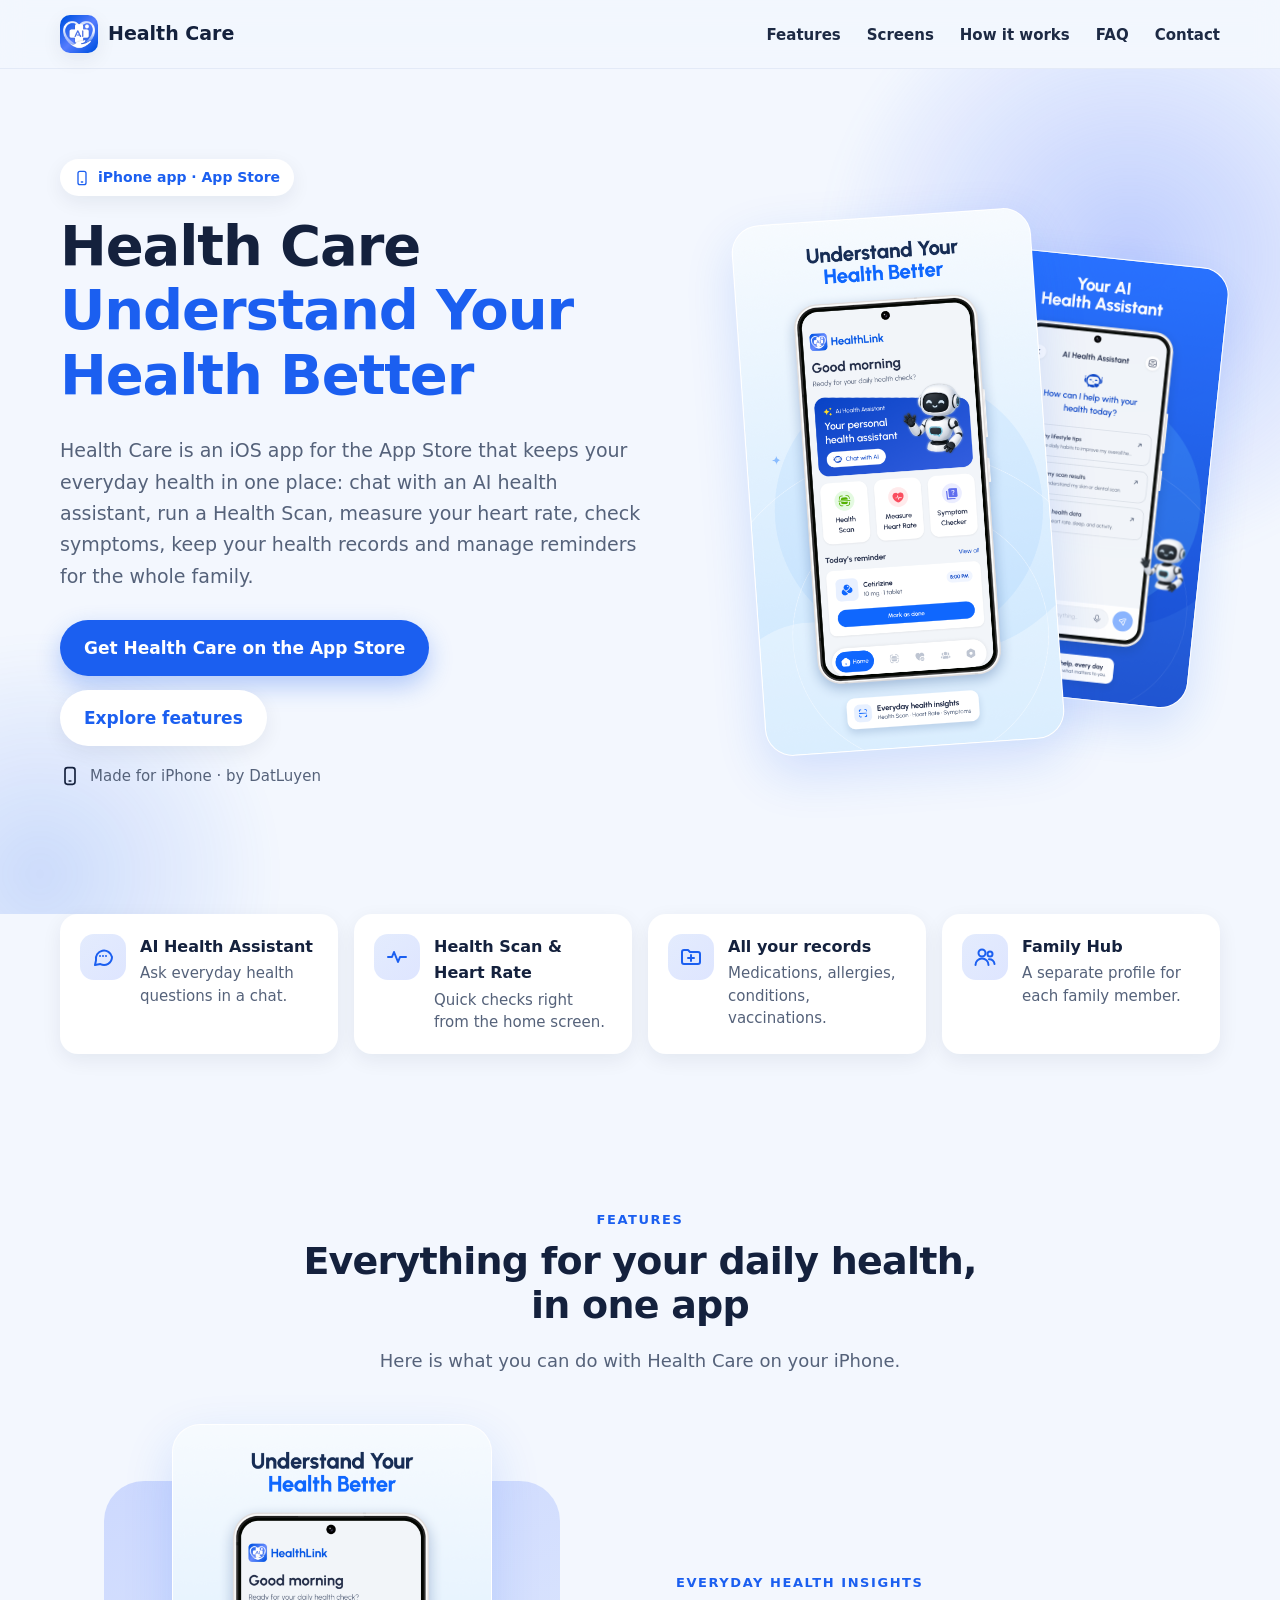
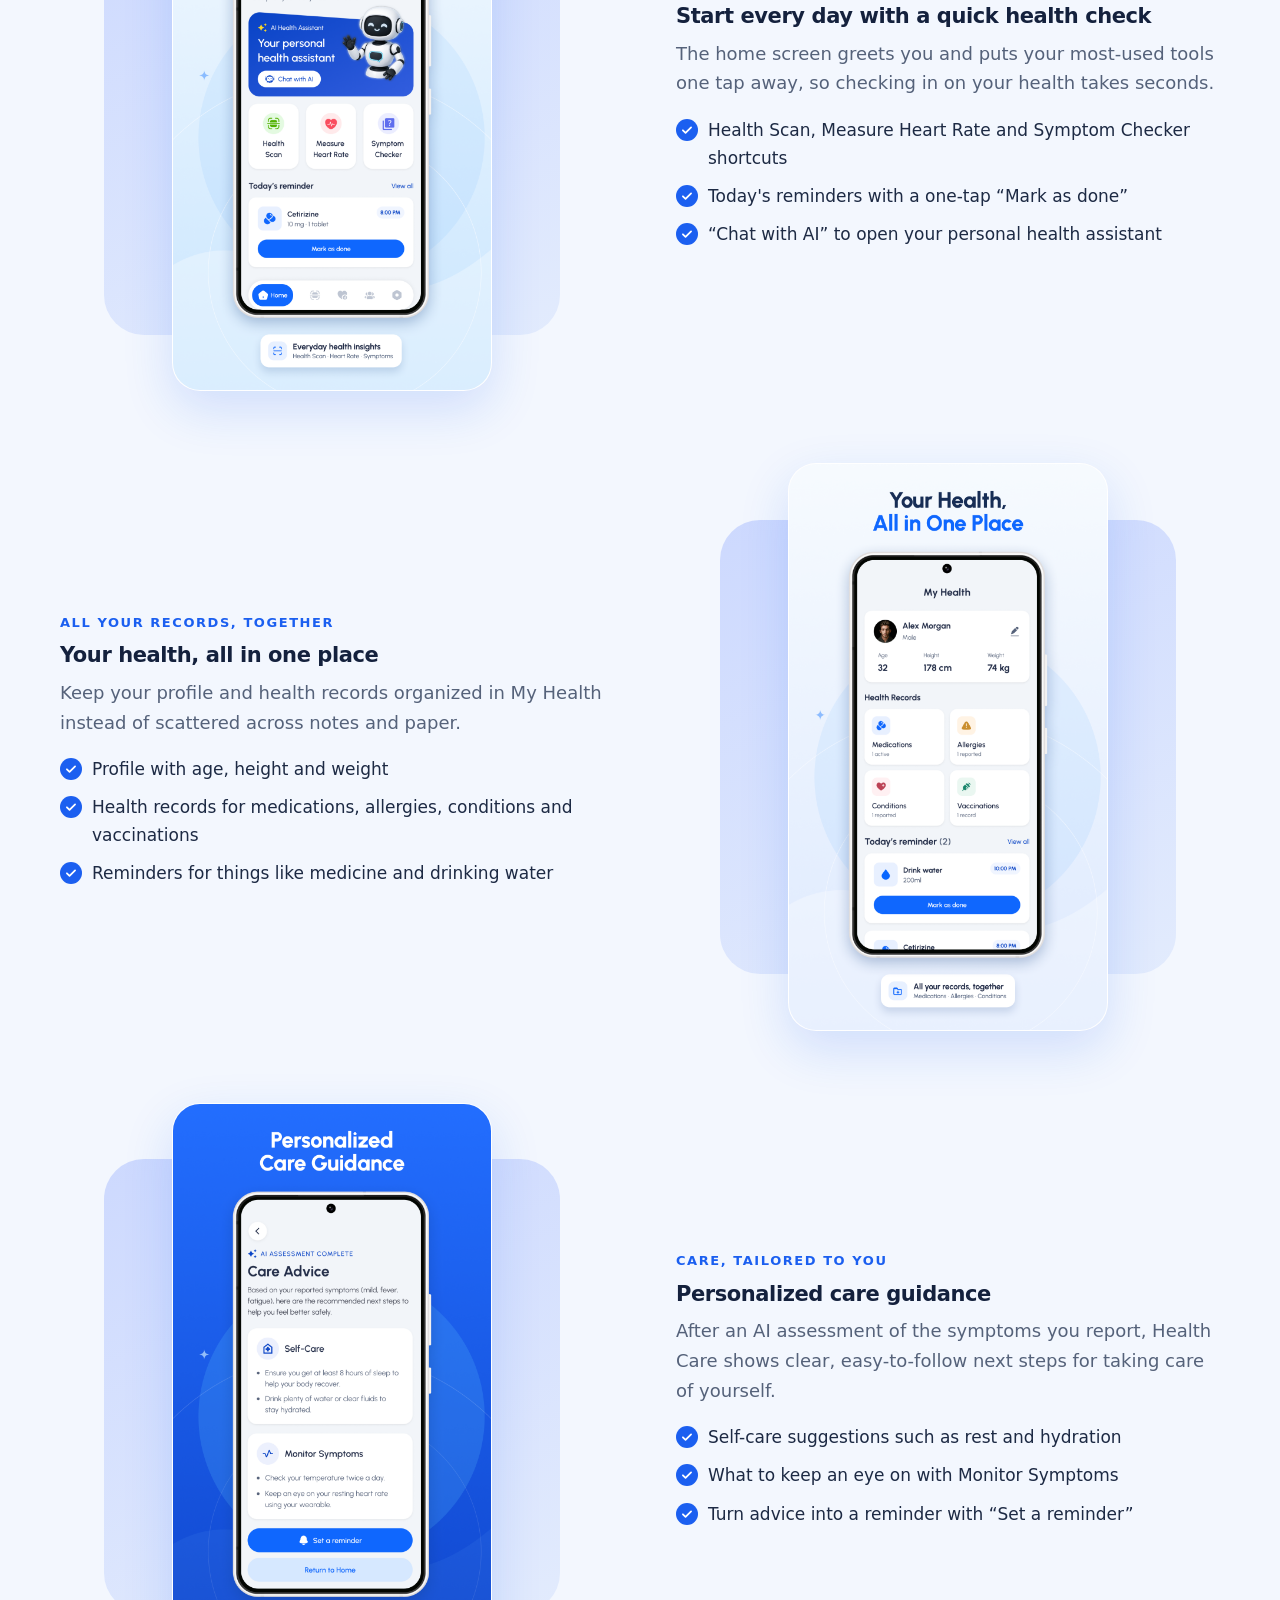
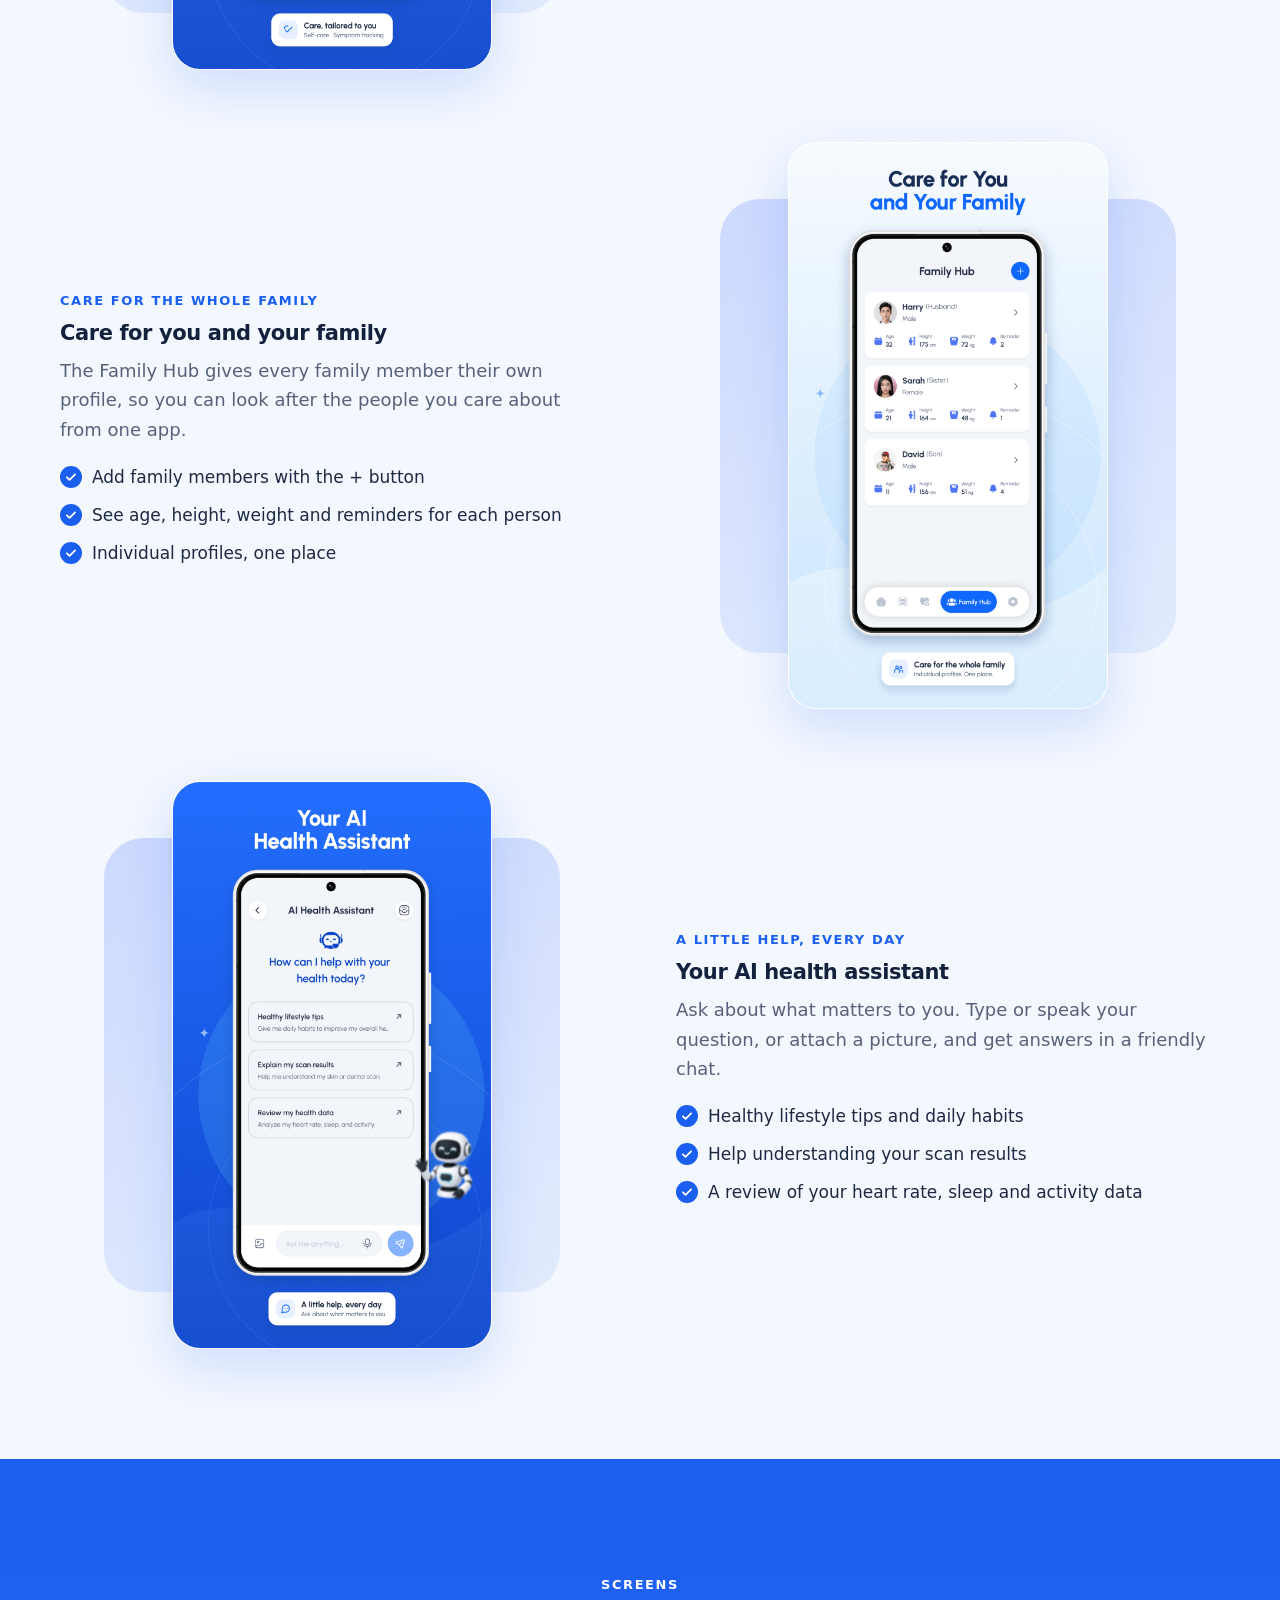
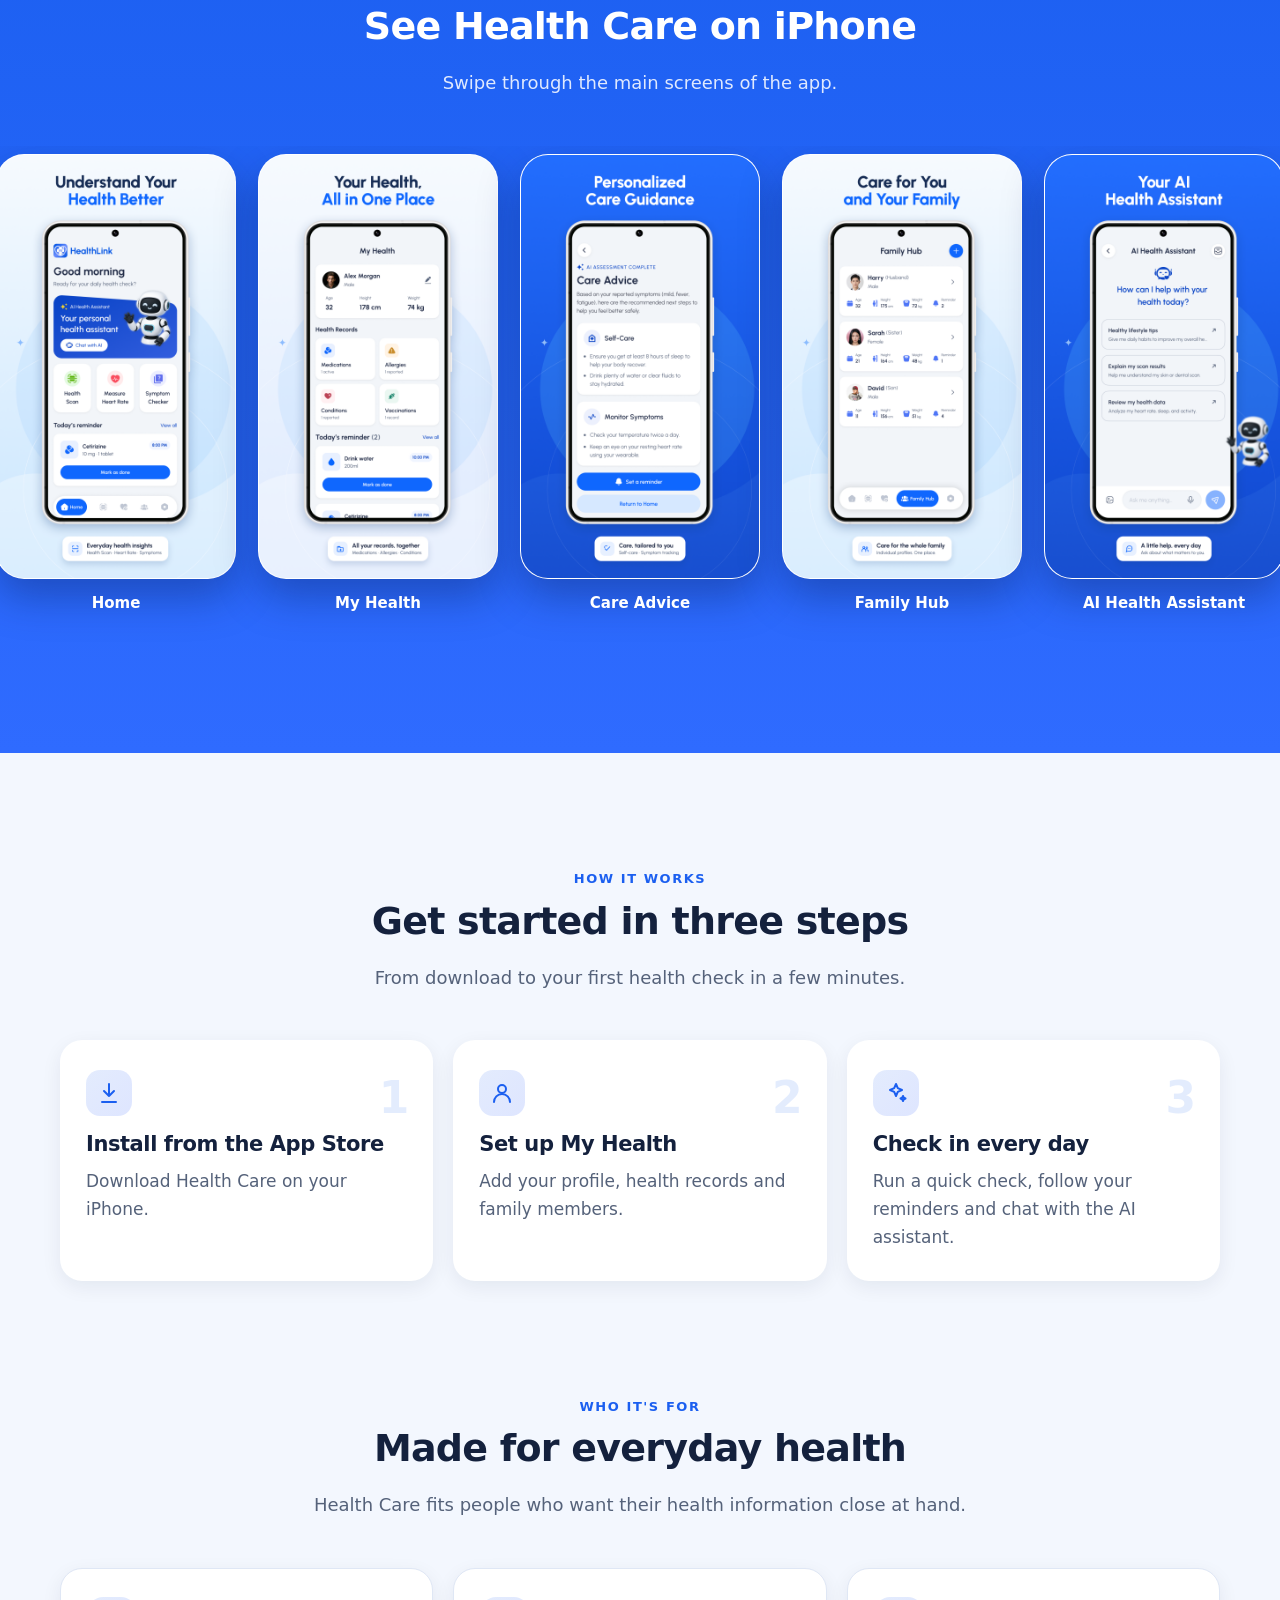
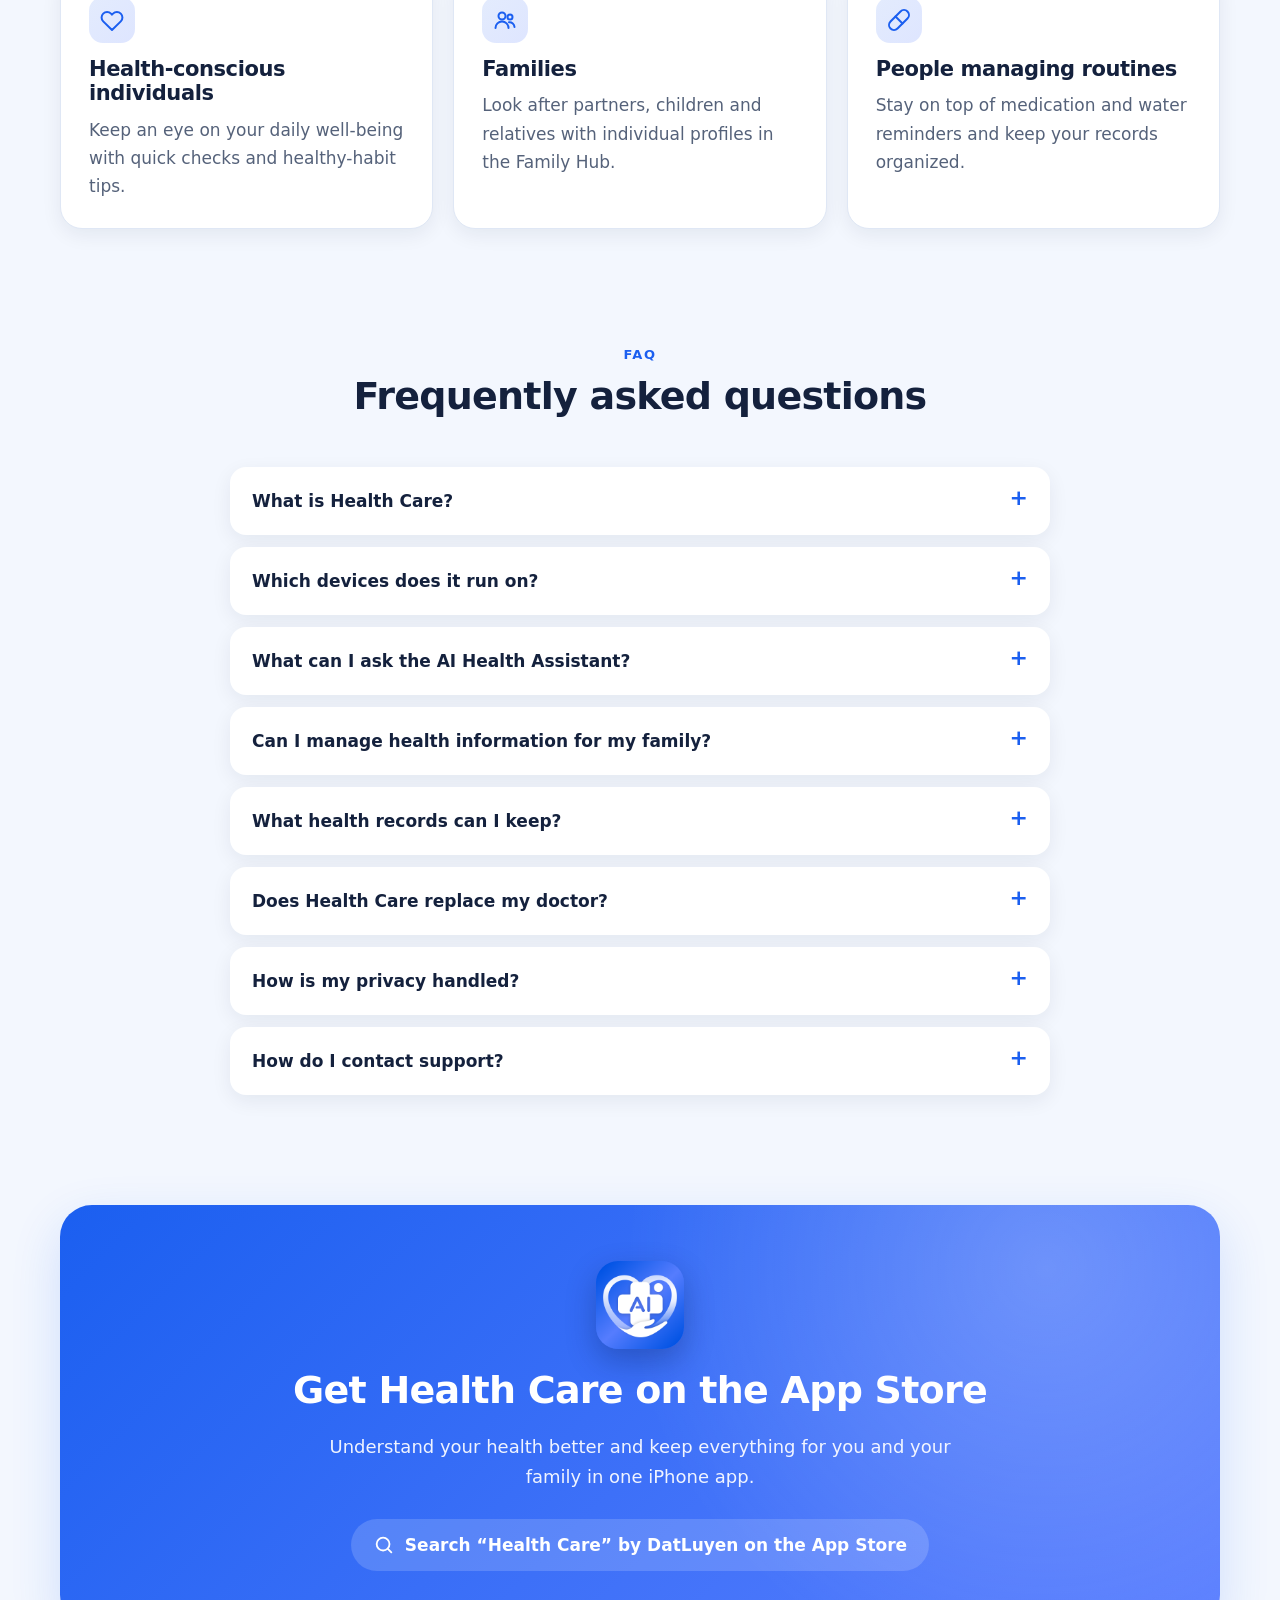
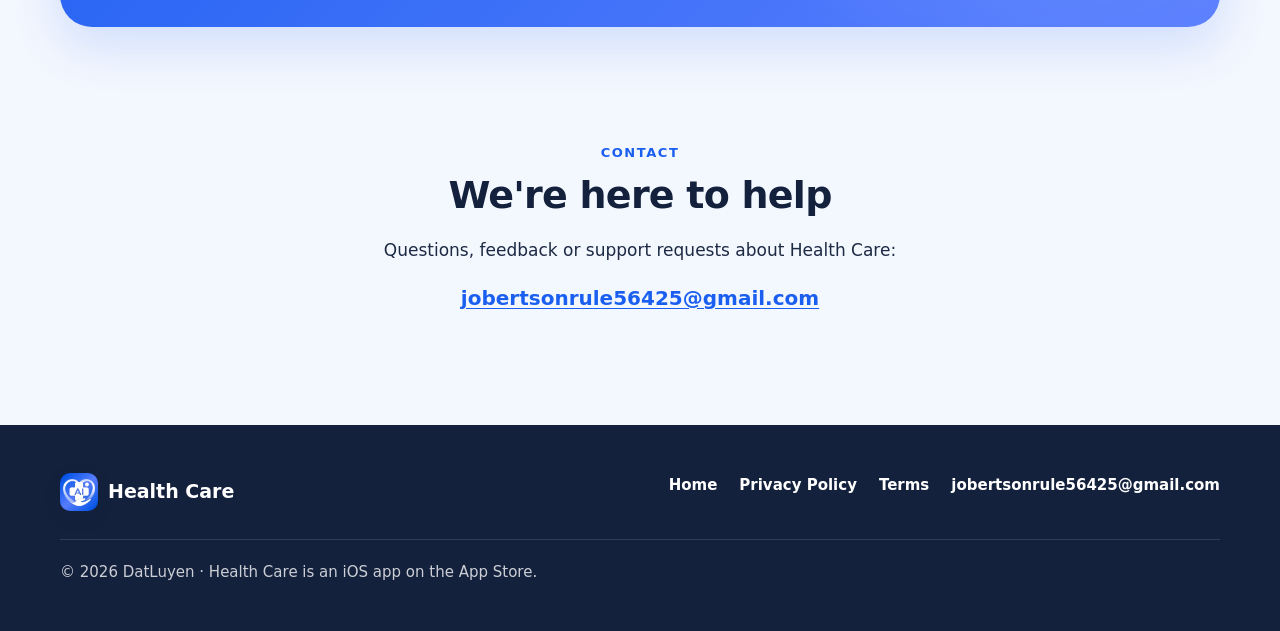
==== index.html @ 9555002f "CODE12OPS-1238: Web 892 IOS: trang giới thiệu, chính sách, điều khoản, app-ads.txt CODE12 run 4b09f4" ====
<!doctype html>
<html lang="en">
<head>
  <meta charset="utf-8">
  <meta name="viewport" content="width=device-width, initial-scale=1">
  <title>Health Care — Understand Your Health Better | iPhone App on the App Store</title>
  <meta name="description" content="Health Care is an iPhone app on the App Store: an AI health assistant, Health Scan, heart rate and symptom checker, health records, daily reminders and a Family Hub in one place.">
  <meta name="theme-color" content="#1b5ff0">
  <meta property="og:type" content="website">
  <meta property="og:title" content="Health Care — iPhone app on the App Store">
  <meta property="og:description" content="AI health assistant, health records, reminders and family profiles in one iOS app.">
  <meta property="og:image" content="assets/img/40b68b0d-app-icon.png">
  <meta name="twitter:card" content="summary">
  <link rel="icon" href="assets/img/40b68b0d-app-icon.png" type="image/png">
  <link rel="icon" href="assets/icon.svg" type="image/svg+xml">
  <link rel="apple-touch-icon" href="assets/img/40b68b0d-app-icon.png">
  <link rel="stylesheet" href="assets/style.css">
  <script type="application/ld+json">
  {
    "@context": "https://schema.org",
    "@type": "SoftwareApplication",
    "name": "Health Care",
    "operatingSystem": "iOS",
    "applicationCategory": "HealthApplication",
    "author": { "@type": "Organization", "name": "DatLuyen", "email": "jobertsonrule56425@gmail.com" }
  }
  </script>
</head>
<body>
<a class="skip" href="#main">Skip to content</a>

<header class="site-header">
  <nav class="container nav" aria-label="Main">
    <a class="brand" href="index.html"><img src="assets/img/40b68b0d-app-icon.png" alt="Health Care app icon" width="38" height="38">Health Care</a>
    <ul class="nav-links">
      <li><a href="#features">Features</a></li>
      <li><a href="#screens">Screens</a></li>
      <li><a href="#how">How it works</a></li>
      <li><a href="#faq">FAQ</a></li>
      <li><a href="#contact">Contact</a></li>
    </ul>
  </nav>
</header>

<main id="main">
  <!-- Hero -->
  <section class="hero">
    <div class="container hero-grid">
      <div>
        <span class="pill">
          <svg viewBox="0 0 24 24" fill="none" stroke="currentColor" stroke-width="2" stroke-linecap="round" stroke-linejoin="round" aria-hidden="true"><rect x="6" y="2" width="12" height="20" rx="3"/><path d="M11 18h2"/></svg>
          iPhone app · App Store
        </span>
        <h1 style="margin-top:18px">Health Care <span class="accent">Understand Your Health Better</span></h1>
        <p class="lead">Health Care is an iOS app for the App Store that keeps your everyday health in one place: chat with an AI health assistant, run a Health Scan, measure your heart rate, check symptoms, keep your health records and manage reminders for the whole family.</p>
        <div class="hero-actions">
          <a class="btn" href="#get-the-app">Get Health Care on the App Store</a>
          <a class="btn btn-ghost" href="#features">Explore features</a>
        </div>
        <p class="store-note">
          <svg viewBox="0 0 24 24" fill="none" stroke="currentColor" stroke-width="2" stroke-linecap="round" stroke-linejoin="round" aria-hidden="true"><rect x="6" y="2" width="12" height="20" rx="3"/><path d="M11 18h2"/></svg>
          Made for iPhone · by DatLuyen
        </p>
      </div>
      <div class="hero-visual">
        <div class="shot back"><img src="assets/img/02c0a76e-screenshot-05.png" alt="Health Care AI Health Assistant screen asking how it can help with your health today" width="1080" height="1920"></div>
        <div class="shot front"><img src="assets/img/6f16d1c9-screenshot-01.png" alt="Health Care home screen with AI health assistant card, Health Scan, Measure Heart Rate, Symptom Checker and today's reminder" width="1080" height="1920"></div>
      </div>
    </div>
  </section>

  <!-- Highlights -->
  <section class="highlights" aria-label="Highlights">
    <div class="container highlight-grid">
      <div class="highlight">
        <span class="icon-badge"><svg viewBox="0 0 24 24" fill="none" stroke="currentColor" stroke-width="2" stroke-linecap="round" stroke-linejoin="round" aria-hidden="true"><path d="M21 12a8 8 0 0 1-11.6 7.1L4 20l1-4.6A8 8 0 1 1 21 12z"/><path d="M9 11h.01M12 11h.01M15 11h.01"/></svg></span>
        <div><strong>AI Health Assistant</strong><p>Ask everyday health questions in a chat.</p></div>
      </div>
      <div class="highlight">
        <span class="icon-badge"><svg viewBox="0 0 24 24" fill="none" stroke="currentColor" stroke-width="2" stroke-linecap="round" stroke-linejoin="round" aria-hidden="true"><path d="M3 12h4l2-5 4 10 2-5h6"/></svg></span>
        <div><strong>Health Scan &amp; Heart Rate</strong><p>Quick checks right from the home screen.</p></div>
      </div>
      <div class="highlight">
        <span class="icon-badge"><svg viewBox="0 0 24 24" fill="none" stroke="currentColor" stroke-width="2" stroke-linecap="round" stroke-linejoin="round" aria-hidden="true"><path d="M3 7a2 2 0 0 1 2-2h4l2 2h8a2 2 0 0 1 2 2v8a2 2 0 0 1-2 2H5a2 2 0 0 1-2-2z"/><path d="M12 10v6M9 13h6"/></svg></span>
        <div><strong>All your records</strong><p>Medications, allergies, conditions, vaccinations.</p></div>
      </div>
      <div class="highlight">
        <span class="icon-badge"><svg viewBox="0 0 24 24" fill="none" stroke="currentColor" stroke-width="2" stroke-linecap="round" stroke-linejoin="round" aria-hidden="true"><circle cx="9" cy="8" r="3.5"/><path d="M2.5 20a6.5 6.5 0 0 1 13 0"/><circle cx="17" cy="9" r="2.5"/><path d="M16 14.2A5 5 0 0 1 21.5 19"/></svg></span>
        <div><strong>Family Hub</strong><p>A separate profile for each family member.</p></div>
      </div>
    </div>
  </section>

  <!-- Features -->
  <section class="section" id="features">
    <div class="container">
      <div class="section-head">
        <span class="eyebrow">Features</span>
        <h2>Everything for your daily health, in one app</h2>
        <p>Here is what you can do with Health Care on your iPhone.</p>
      </div>

      <div class="feature">
        <div class="feature-media"><div class="shot"><img src="assets/img/6f16d1c9-screenshot-01.png" alt="Home screen with Health Scan, Measure Heart Rate and Symptom Checker shortcuts and a medication reminder" width="1080" height="1920" loading="lazy"></div></div>
        <div class="feature-copy">
          <span class="eyebrow">Everyday health insights</span>
          <h3>Start every day with a quick health check</h3>
          <p>The home screen greets you and puts your most-used tools one tap away, so checking in on your health takes seconds.</p>
          <ul class="checks">
            <li>Health Scan, Measure Heart Rate and Symptom Checker shortcuts</li>
            <li>Today's reminders with a one-tap “Mark as done”</li>
            <li>“Chat with AI” to open your personal health assistant</li>
          </ul>
        </div>
      </div>

      <div class="feature reverse">
        <div class="feature-media"><div class="shot"><img src="assets/img/6b5e024c-screenshot-02.png" alt="My Health screen with personal profile, health records for medications, allergies, conditions and vaccinations, and today's reminders" width="1080" height="1920" loading="lazy"></div></div>
        <div class="feature-copy">
          <span class="eyebrow">All your records, together</span>
          <h3>Your health, all in one place</h3>
          <p>Keep your profile and health records organized in My Health instead of scattered across notes and paper.</p>
          <ul class="checks">
            <li>Profile with age, height and weight</li>
            <li>Health records for medications, allergies, conditions and vaccinations</li>
            <li>Reminders for things like medicine and drinking water</li>
          </ul>
        </div>
      </div>

      <div class="feature">
        <div class="feature-media"><div class="shot"><img src="assets/img/3b74f70a-screenshot-03.png" alt="Care Advice screen with self-care tips, symptoms to monitor and a Set a reminder button" width="1080" height="1920" loading="lazy"></div></div>
        <div class="feature-copy">
          <span class="eyebrow">Care, tailored to you</span>
          <h3>Personalized care guidance</h3>
          <p>After an AI assessment of the symptoms you report, Health Care shows clear, easy-to-follow next steps for taking care of yourself.</p>
          <ul class="checks">
            <li>Self-care suggestions such as rest and hydration</li>
            <li>What to keep an eye on with Monitor Symptoms</li>
            <li>Turn advice into a reminder with “Set a reminder”</li>
          </ul>
        </div>
      </div>

      <div class="feature reverse">
        <div class="feature-media"><div class="shot"><img src="assets/img/dc9d13b0-screenshot-04.png" alt="Family Hub screen listing family member profiles with age, height, weight and reminders" width="1080" height="1920" loading="lazy"></div></div>
        <div class="feature-copy">
          <span class="eyebrow">Care for the whole family</span>
          <h3>Care for you and your family</h3>
          <p>The Family Hub gives every family member their own profile, so you can look after the people you care about from one app.</p>
          <ul class="checks">
            <li>Add family members with the + button</li>
            <li>See age, height, weight and reminders for each person</li>
            <li>Individual profiles, one place</li>
          </ul>
        </div>
      </div>

      <div class="feature">
        <div class="feature-media"><div class="shot"><img src="assets/img/02c0a76e-screenshot-05.png" alt="AI Health Assistant chat screen with suggested prompts for healthy lifestyle tips, explaining scan results and reviewing health data" width="1080" height="1920" loading="lazy"></div></div>
        <div class="feature-copy">
          <span class="eyebrow">A little help, every day</span>
          <h3>Your AI health assistant</h3>
          <p>Ask about what matters to you. Type or speak your question, or attach a picture, and get answers in a friendly chat.</p>
          <ul class="checks">
            <li>Healthy lifestyle tips and daily habits</li>
            <li>Help understanding your scan results</li>
            <li>A review of your heart rate, sleep and activity data</li>
          </ul>
        </div>
      </div>
    </div>
  </section>

  <!-- Gallery -->
  <section class="section gallery-band" id="screens">
    <div class="container section-head">
      <span class="eyebrow">Screens</span>
      <h2>See Health Care on iPhone</h2>
      <p>Swipe through the main screens of the app.</p>
    </div>
    <div class="gallery" tabindex="0" aria-label="App screenshots">
      <figure><div class="shot"><img src="assets/img/6f16d1c9-screenshot-01.png" alt="Home screen" width="1080" height="1920" loading="lazy"></div><figcaption>Home</figcaption></figure>
      <figure><div class="shot"><img src="assets/img/6b5e024c-screenshot-02.png" alt="My Health records screen" width="1080" height="1920" loading="lazy"></div><figcaption>My Health</figcaption></figure>
      <figure><div class="shot"><img src="assets/img/3b74f70a-screenshot-03.png" alt="Care Advice screen" width="1080" height="1920" loading="lazy"></div><figcaption>Care Advice</figcaption></figure>
      <figure><div class="shot"><img src="assets/img/dc9d13b0-screenshot-04.png" alt="Family Hub screen" width="1080" height="1920" loading="lazy"></div><figcaption>Family Hub</figcaption></figure>
      <figure><div class="shot"><img src="assets/img/02c0a76e-screenshot-05.png" alt="AI Health Assistant screen" width="1080" height="1920" loading="lazy"></div><figcaption>AI Health Assistant</figcaption></figure>
    </div>
  </section>

  <!-- How it works -->
  <section class="section" id="how">
    <div class="container">
      <div class="section-head">
        <span class="eyebrow">How it works</span>
        <h2>Get started in three steps</h2>
        <p>From download to your first health check in a few minutes.</p>
      </div>
      <div class="steps">
        <div class="step">
          <span class="icon-badge"><svg viewBox="0 0 24 24" fill="none" stroke="currentColor" stroke-width="2" stroke-linecap="round" stroke-linejoin="round" aria-hidden="true"><path d="M12 3v12M7 10l5 5 5-5"/><path d="M5 21h14"/></svg></span>
          <h3>Install from the App Store</h3>
          <p>Download Health Care on your iPhone.</p>
        </div>
        <div class="step">
          <span class="icon-badge"><svg viewBox="0 0 24 24" fill="none" stroke="currentColor" stroke-width="2" stroke-linecap="round" stroke-linejoin="round" aria-hidden="true"><circle cx="12" cy="8" r="4"/><path d="M4 21a8 8 0 0 1 16 0"/></svg></span>
          <h3>Set up My Health</h3>
          <p>Add your profile, health records and family members.</p>
        </div>
        <div class="step">
          <span class="icon-badge"><svg viewBox="0 0 24 24" fill="none" stroke="currentColor" stroke-width="2" stroke-linecap="round" stroke-linejoin="round" aria-hidden="true"><path d="M12 3l1.8 4.2L18 9l-4.2 1.8L12 15l-1.8-4.2L6 9l4.2-1.8z"/><path d="M19 15l.8 1.7 1.7.8-1.7.8L19 20l-.8-1.7-1.7-.8 1.7-.8z"/></svg></span>
          <h3>Check in every day</h3>
          <p>Run a quick check, follow your reminders and chat with the AI assistant.</p>
        </div>
      </div>
    </div>
  </section>

  <!-- Audience -->
  <section class="section" id="who" style="padding-top:0">
    <div class="container">
      <div class="section-head">
        <span class="eyebrow">Who it's for</span>
        <h2>Made for everyday health</h2>
        <p>Health Care fits people who want their health information close at hand.</p>
      </div>
      <div class="audience-grid">
        <div class="card">
          <span class="icon-badge"><svg viewBox="0 0 24 24" fill="none" stroke="currentColor" stroke-width="2" stroke-linecap="round" stroke-linejoin="round" aria-hidden="true"><path d="M20.8 5.6a5.5 5.5 0 0 0-7.8 0L12 6.7l-1-1.1a5.5 5.5 0 0 0-7.8 7.8L12 22l8.8-8.6a5.5 5.5 0 0 0 0-7.8z"/></svg></span>
          <h3>Health-conscious individuals</h3>
          <p>Keep an eye on your daily well-being with quick checks and healthy-habit tips.</p>
        </div>
        <div class="card">
          <span class="icon-badge"><svg viewBox="0 0 24 24" fill="none" stroke="currentColor" stroke-width="2" stroke-linecap="round" stroke-linejoin="round" aria-hidden="true"><circle cx="9" cy="8" r="3.5"/><path d="M2.5 20a6.5 6.5 0 0 1 13 0"/><circle cx="17" cy="9" r="2.5"/><path d="M16 14.2A5 5 0 0 1 21.5 19"/></svg></span>
          <h3>Families</h3>
          <p>Look after partners, children and relatives with individual profiles in the Family Hub.</p>
        </div>
        <div class="card">
          <span class="icon-badge"><svg viewBox="0 0 24 24" fill="none" stroke="currentColor" stroke-width="2" stroke-linecap="round" stroke-linejoin="round" aria-hidden="true"><path d="M10.5 20.5l10-10a4.9 4.9 0 0 0-7-7l-10 10a4.9 4.9 0 0 0 7 7z"/><path d="M8.5 8.5l7 7"/></svg></span>
          <h3>People managing routines</h3>
          <p>Stay on top of medication and water reminders and keep your records organized.</p>
        </div>
      </div>
    </div>
  </section>

  <!-- FAQ -->
  <section class="section" id="faq" style="padding-top:0">
    <div class="container">
      <div class="section-head">
        <span class="eyebrow">FAQ</span>
        <h2>Frequently asked questions</h2>
      </div>
      <div class="faq">
        <details>
          <summary>What is Health Care?</summary>
          <p>Health Care is an iPhone app on the App Store that brings an AI health assistant, quick health checks, your health records, reminders and family profiles together in one place.</p>
        </details>
        <details>
          <summary>Which devices does it run on?</summary>
          <p>Health Care is an iOS app made for iPhone and is distributed through the App Store.</p>
        </details>
        <details>
          <summary>What can I ask the AI Health Assistant?</summary>
          <p>You can ask for healthy lifestyle tips, help understanding your scan results, or a review of your heart rate, sleep and activity data. You can type, use your voice or attach a picture.</p>
        </details>
        <details>
          <summary>Can I manage health information for my family?</summary>
          <p>Yes. The Family Hub lets you add family members, each with their own profile showing age, height, weight and reminders.</p>
        </details>
        <details>
          <summary>What health records can I keep?</summary>
          <p>In My Health you can keep your profile together with medications, allergies, conditions and vaccinations, plus your daily reminders.</p>
        </details>
        <details>
          <summary>Does Health Care replace my doctor?</summary>
          <p>No. Health Care offers general information and self-care guidance. It is not a substitute for professional medical advice, diagnosis or treatment. Always consult a qualified health professional about medical concerns.</p>
        </details>
        <details>
          <summary>How is my privacy handled?</summary>
          <p>Please read our <a href="policies.html">Privacy Policy</a> for details on how information is handled.</p>
        </details>
        <details>
          <summary>How do I contact support?</summary>
          <p>Email us at <a href="mailto:jobertsonrule56425@gmail.com">jobertsonrule56425@gmail.com</a>.</p>
        </details>
      </div>
    </div>
  </section>

  <!-- Get the app -->
  <section class="section" id="get-the-app" style="padding-top:0">
    <div class="container">
      <div class="cta">
        <img src="assets/img/40b68b0d-app-icon.png" alt="Health Care app icon" width="88" height="88" loading="lazy">
        <h2>Get Health Care on the App Store</h2>
        <p>Understand your health better and keep everything for you and your family in one iPhone app.</p>
        <span class="store-line">
          <svg viewBox="0 0 24 24" fill="none" stroke="currentColor" stroke-width="2" stroke-linecap="round" stroke-linejoin="round" aria-hidden="true"><circle cx="11" cy="11" r="7"/><path d="M20 20l-3.5-3.5"/></svg>
          Search “Health Care” by DatLuyen on the App Store
        </span>
      </div>
    </div>
  </section>

  <!-- Contact -->
  <section class="section contact" id="contact" style="padding-top:0">
    <div class="container">
      <span class="eyebrow">Contact</span>
      <h2>We're here to help</h2>
      <p>Questions, feedback or support requests about Health Care:</p>
      <a class="mail" href="mailto:jobertsonrule56425@gmail.com">jobertsonrule56425@gmail.com</a>
    </div>
  </section>
</main>

<footer class="site-footer">
  <div class="container">
    <div class="footer-grid">
      <a class="brand" href="index.html"><img src="assets/img/40b68b0d-app-icon.png" alt="" width="38" height="38" loading="lazy">Health Care</a>
      <ul class="footer-links">
        <li><a href="index.html">Home</a></li>
        <li><a href="policies.html">Privacy Policy</a></li>
        <li><a href="terms.html">Terms</a></li>
        <li><a href="mailto:jobertsonrule56425@gmail.com">jobertsonrule56425@gmail.com</a></li>
      </ul>
    </div>
    <p class="copyright">© 2026 DatLuyen · Health Care is an iOS app on the App Store.</p>
  </div>
</footer>
</body>
</html>
---- assets/style.css ----
/* Health Care — site styles. Palette taken from the app icon and screenshots. */
:root {
  --brand: #1b5ff0;      /* main blue of the icon / primary buttons */
  --brand-2: #5b7fff;    /* lighter periwinkle of the icon gradient */
  --brand-dark: #0d3fb8;
  --navy: #14213d;       /* headline navy used in the screenshots */
  --bg: #f3f7fe;         /* soft blue-white app background */
  --surface: #ffffff;
  --text: #1d2a44;
  --muted: #55627a;
  --line: #dfe7f5;
  --radius: 22px;
  --shadow: 0 18px 50px rgba(27, 95, 240, .16);
  --shadow-sm: 0 6px 20px rgba(20, 33, 61, .07);
  --container: 1160px;
  color-scheme: light;
}

*, *::before, *::after { box-sizing: border-box; }
html { scroll-behavior: smooth; }
body {
  margin: 0;
  font-family: system-ui, -apple-system, "Segoe UI", Roboto, "Helvetica Neue", Arial, sans-serif;
  font-size: 17px;
  line-height: 1.65;
  color: var(--text);
  background: var(--bg);
  -webkit-font-smoothing: antialiased;
}
img { max-width: 100%; height: auto; display: block; }
a { color: var(--brand); text-decoration-thickness: 1px; text-underline-offset: 3px; }
a:hover { color: var(--brand-dark); }
h1, h2, h3 { color: var(--navy); line-height: 1.15; margin: 0 0 .5em; letter-spacing: -.02em; }
h1 { font-size: clamp(36px, 6vw, 56px); font-weight: 800; }
h2 { font-size: clamp(28px, 4vw, 38px); font-weight: 800; }
h3 { font-size: 21px; font-weight: 700; }
p { margin: 0 0 1em; }
.container { width: min(100% - 40px, var(--container)); margin-inline: auto; }
.skip { position: absolute; left: -999px; }
.skip:focus { left: 12px; top: 12px; background: #fff; padding: 8px 12px; z-index: 100; }

/* Header */
.site-header {
  position: sticky; top: 0; z-index: 50;
  background: rgba(243, 247, 254, .85);
  backdrop-filter: saturate(1.4) blur(12px);
  -webkit-backdrop-filter: saturate(1.4) blur(12px);
  border-bottom: 1px solid rgba(223, 231, 245, .8);
}
.nav { display: flex; align-items: center; justify-content: space-between; height: 68px; gap: 16px; }
.brand { display: flex; align-items: center; gap: 10px; text-decoration: none; color: var(--navy); font-weight: 800; font-size: 19px; }
.brand img { width: 38px; height: 38px; border-radius: 10px; box-shadow: var(--shadow-sm); }
.nav-links { display: flex; gap: 26px; list-style: none; margin: 0; padding: 0; }
.nav-links a { color: var(--text); text-decoration: none; font-weight: 600; font-size: 15px; }
.nav-links a:hover { color: var(--brand); }
@media (max-width: 760px) { .nav-links { display: none; } }

/* Buttons & pills */
.btn {
  display: inline-flex; align-items: center; gap: 10px;
  padding: 14px 24px; border-radius: 999px; font-weight: 700; text-decoration: none;
  background: var(--brand); color: #fff; box-shadow: 0 10px 24px rgba(27, 95, 240, .3);
  transition: transform .2s ease, box-shadow .2s ease, background .2s ease;
}
.btn:hover { color: #fff; background: var(--brand-dark); transform: translateY(-2px); }
.btn-ghost { background: #fff; color: var(--brand); box-shadow: var(--shadow-sm); }
.btn-ghost:hover { background: #fff; color: var(--brand-dark); }
.pill {
  display: inline-flex; align-items: center; gap: 8px;
  padding: 7px 14px; border-radius: 999px; font-size: 14px; font-weight: 700;
  background: #fff; color: var(--brand); box-shadow: var(--shadow-sm);
}
.pill svg { width: 16px; height: 16px; }

/* Hero */
.hero { position: relative; overflow: hidden; padding: 64px 0 80px; }
.hero::before, .hero::after {
  content: ""; position: absolute; border-radius: 50%; filter: blur(10px); z-index: -1;
}
.hero::before { width: 620px; height: 620px; right: -160px; top: -120px; background: radial-gradient(circle, rgba(91, 127, 255, .35), transparent 70%); }
.hero::after { width: 480px; height: 480px; left: -200px; bottom: -200px; background: radial-gradient(circle, rgba(27, 95, 240, .18), transparent 70%); }
.hero-grid { display: grid; gap: 48px; align-items: center; }
.hero h1 .accent { color: var(--brand); display: block; }
.hero .lead { font-size: 19px; color: var(--muted); max-width: 34em; }
.hero-actions { display: flex; flex-wrap: wrap; gap: 14px; margin: 28px 0 18px; }
.store-note { display: flex; align-items: center; gap: 10px; font-size: 15px; color: var(--muted); }
.store-note svg { width: 20px; height: 20px; color: var(--navy); }
.hero-visual { position: relative; display: flex; justify-content: center; min-height: 420px; }
.shot {
  border-radius: 28px; overflow: hidden; background: #fff;
  box-shadow: var(--shadow); border: 1px solid rgba(255, 255, 255, .7);
}
.hero-visual .shot { width: min(62%, 300px); }
.hero-visual .shot.back {
  position: absolute; right: 2%; top: 40px; width: min(52%, 250px);
  transform: rotate(6deg); opacity: .96;
}
.hero-visual .shot.front { position: relative; transform: rotate(-4deg); margin-right: 22%; z-index: 2; }
@media (min-width: 900px) {
  .hero { padding: 90px 0 110px; }
  .hero-grid { grid-template-columns: 1.05fr .95fr; }
}

/* Highlights strip */
.highlights { padding: 0 0 40px; }
.highlight-grid { display: grid; gap: 16px; grid-template-columns: repeat(auto-fit, minmax(220px, 1fr)); }
.highlight {
  display: flex; gap: 14px; align-items: flex-start;
  background: var(--surface); border-radius: 18px; padding: 20px; box-shadow: var(--shadow-sm);
}
.highlight p { margin: 0; color: var(--muted); font-size: 15px; line-height: 1.5; }
.highlight strong { display: block; color: var(--navy); font-size: 16px; margin-bottom: 2px; }
.icon-badge {
  flex: none; display: grid; place-items: center; width: 46px; height: 46px; border-radius: 14px;
  background: linear-gradient(135deg, rgba(27, 95, 240, .12), rgba(91, 127, 255, .2)); color: var(--brand);
}
.icon-badge svg { width: 24px; height: 24px; }

/* Sections */
.section { padding: 80px 0; }
.section-head { text-align: center; max-width: 680px; margin: 0 auto 48px; }
.section-head p { color: var(--muted); font-size: 18px; }
.eyebrow { display: inline-block; font-size: 13px; font-weight: 800; letter-spacing: .12em; text-transform: uppercase; color: var(--brand); margin-bottom: 10px; }
@media (min-width: 900px) { .section { padding: 110px 0; } }

/* Feature rows */
.feature { display: grid; gap: 36px; align-items: center; margin-bottom: 72px; }
.feature:last-child { margin-bottom: 0; }
.feature-media { display: flex; justify-content: center; position: relative; }
.feature-media::before {
  content: ""; position: absolute; inset: 10% 8%; border-radius: 40px; z-index: 0;
  background: linear-gradient(160deg, rgba(91, 127, 255, .25), rgba(27, 95, 240, .08));
}
.feature-media .shot { position: relative; z-index: 1; width: min(78%, 320px); transition: transform .35s ease; }
.feature-media:hover .shot { transform: translateY(-6px); }
.feature-copy p { color: var(--muted); font-size: 18px; max-width: 34em; }
.checks { list-style: none; padding: 0; margin: 18px 0 0; display: grid; gap: 10px; }
.checks li { display: flex; gap: 10px; align-items: flex-start; }
.checks li::before {
  content: ""; flex: none; width: 22px; height: 22px; margin-top: 3px; border-radius: 50%;
  background: var(--brand) url("data:image/svg+xml,%3Csvg xmlns='http://www.w3.org/2000/svg' viewBox='0 0 24 24' fill='none' stroke='white' stroke-width='3' stroke-linecap='round' stroke-linejoin='round'%3E%3Cpath d='M5 12.5l4.5 4.5L19 7.5'/%3E%3C/svg%3E") center / 14px no-repeat;
}
@media (min-width: 900px) {
  .feature { grid-template-columns: 1fr 1fr; gap: 72px; }
  .feature.reverse .feature-media { order: 2; }
}

/* Gallery */
.gallery-band { background: linear-gradient(180deg, var(--brand) 0%, #2f6bff 100%); color: #fff; }
.gallery-band h2, .gallery-band .eyebrow { color: #fff; }
.gallery-band .section-head p { color: rgba(255, 255, 255, .86); }
.gallery {
  display: flex; gap: 22px; overflow-x: auto; scroll-snap-type: x mandatory;
  padding: 8px 20px 28px; scrollbar-width: thin;
}
.gallery figure { flex: none; width: 240px; margin: 0; scroll-snap-align: center; }
.gallery .shot { box-shadow: 0 18px 40px rgba(6, 25, 80, .35); }
.gallery figcaption { text-align: center; margin-top: 12px; font-weight: 600; font-size: 15px; }
@media (min-width: 1100px) { .gallery { justify-content: center; } }

/* Steps */
.steps { display: grid; gap: 20px; grid-template-columns: repeat(auto-fit, minmax(240px, 1fr)); counter-reset: step; }
.step { background: var(--surface); border-radius: var(--radius); padding: 30px 26px; box-shadow: var(--shadow-sm); position: relative; }
.step::before {
  counter-increment: step; content: counter(step);
  position: absolute; top: 22px; right: 24px; font-size: 44px; font-weight: 800; color: rgba(27, 95, 240, .12);
}
.step .icon-badge { margin-bottom: 16px; }
.step p { color: var(--muted); margin: 0; }

/* Audience */
.audience-grid { display: grid; gap: 20px; grid-template-columns: repeat(auto-fit, minmax(250px, 1fr)); }
.card { background: var(--surface); border-radius: var(--radius); padding: 28px; box-shadow: var(--shadow-sm); border: 1px solid var(--line); transition: transform .25s ease, box-shadow .25s ease; }
.card:hover { transform: translateY(-4px); box-shadow: var(--shadow); }
.card p { color: var(--muted); margin: 0; }
.card .icon-badge { margin-bottom: 14px; }

/* FAQ */
.faq { max-width: 820px; margin: 0 auto; display: grid; gap: 12px; }
.faq details { background: var(--surface); border-radius: 16px; padding: 4px 22px; box-shadow: var(--shadow-sm); }
.faq summary { cursor: pointer; list-style: none; padding: 16px 0; font-weight: 700; color: var(--navy); display: flex; justify-content: space-between; gap: 16px; }
.faq summary::-webkit-details-marker { display: none; }
.faq summary::after { content: "+"; font-size: 22px; line-height: 1; color: var(--brand); transition: transform .2s ease; }
.faq details[open] summary::after { transform: rotate(45deg); }
.faq details p { color: var(--muted); padding-bottom: 8px; }

/* CTA */
.cta {
  position: relative; overflow: hidden; border-radius: 32px; padding: 56px 28px; text-align: center; color: #fff;
  background: radial-gradient(circle at 85% 15%, rgba(255, 255, 255, .22), transparent 40%), linear-gradient(135deg, var(--brand) 0%, var(--brand-2) 100%);
  box-shadow: var(--shadow);
}
.cta h2 { color: #fff; }
.cta p { color: rgba(255, 255, 255, .92); max-width: 36em; margin-inline: auto; font-size: 18px; }
.cta img { width: 88px; height: 88px; border-radius: 22px; margin: 0 auto 20px; box-shadow: 0 12px 30px rgba(6, 25, 80, .3); }
.cta .store-line { display: inline-flex; align-items: center; gap: 10px; margin-top: 10px; padding: 12px 22px; border-radius: 999px; background: rgba(255, 255, 255, .16); font-weight: 700; }
.cta .store-line svg { width: 22px; height: 22px; }

/* Contact */
.contact { text-align: center; }
.contact a.mail { font-size: 20px; font-weight: 700; }

/* Footer */
.site-footer { background: var(--navy); color: rgba(255, 255, 255, .78); padding: 48px 0 32px; font-size: 15px; }
.footer-grid { display: flex; flex-wrap: wrap; gap: 24px; justify-content: space-between; align-items: flex-start; }
.site-footer .brand { color: #fff; }
.site-footer a { color: #fff; }
.footer-links { display: flex; flex-wrap: wrap; gap: 8px 22px; list-style: none; margin: 0; padding: 0; }
.footer-links a { text-decoration: none; font-weight: 600; }
.footer-links a:hover { text-decoration: underline; color: #fff; }
.copyright { margin-top: 28px; padding-top: 20px; border-top: 1px solid rgba(255, 255, 255, .12); }

/* Legal pages */
.legal { padding: 56px 0 90px; }
.legal article {
  background: var(--surface); border-radius: var(--radius); box-shadow: var(--shadow-sm);
  padding: clamp(24px, 5vw, 56px); max-width: 860px; margin: 0 auto;
}
.legal h1 { font-size: clamp(32px, 5vw, 44px); }
.legal h2 { font-size: 23px; margin-top: 1.8em; }
.legal p, .legal li { color: var(--text); }
.legal .meta { color: var(--muted); }

/* 404 */
.notfound { min-height: 62vh; display: grid; place-items: center; text-align: center; padding: 60px 0; }
.notfound .code { font-size: clamp(80px, 16vw, 140px); font-weight: 800; line-height: 1; color: var(--brand); margin-bottom: 10px; }

@media (prefers-reduced-motion: reduce) {
  html { scroll-behavior: auto; }
  *, *::before, *::after { transition: none !important; animation: none !important; }
}
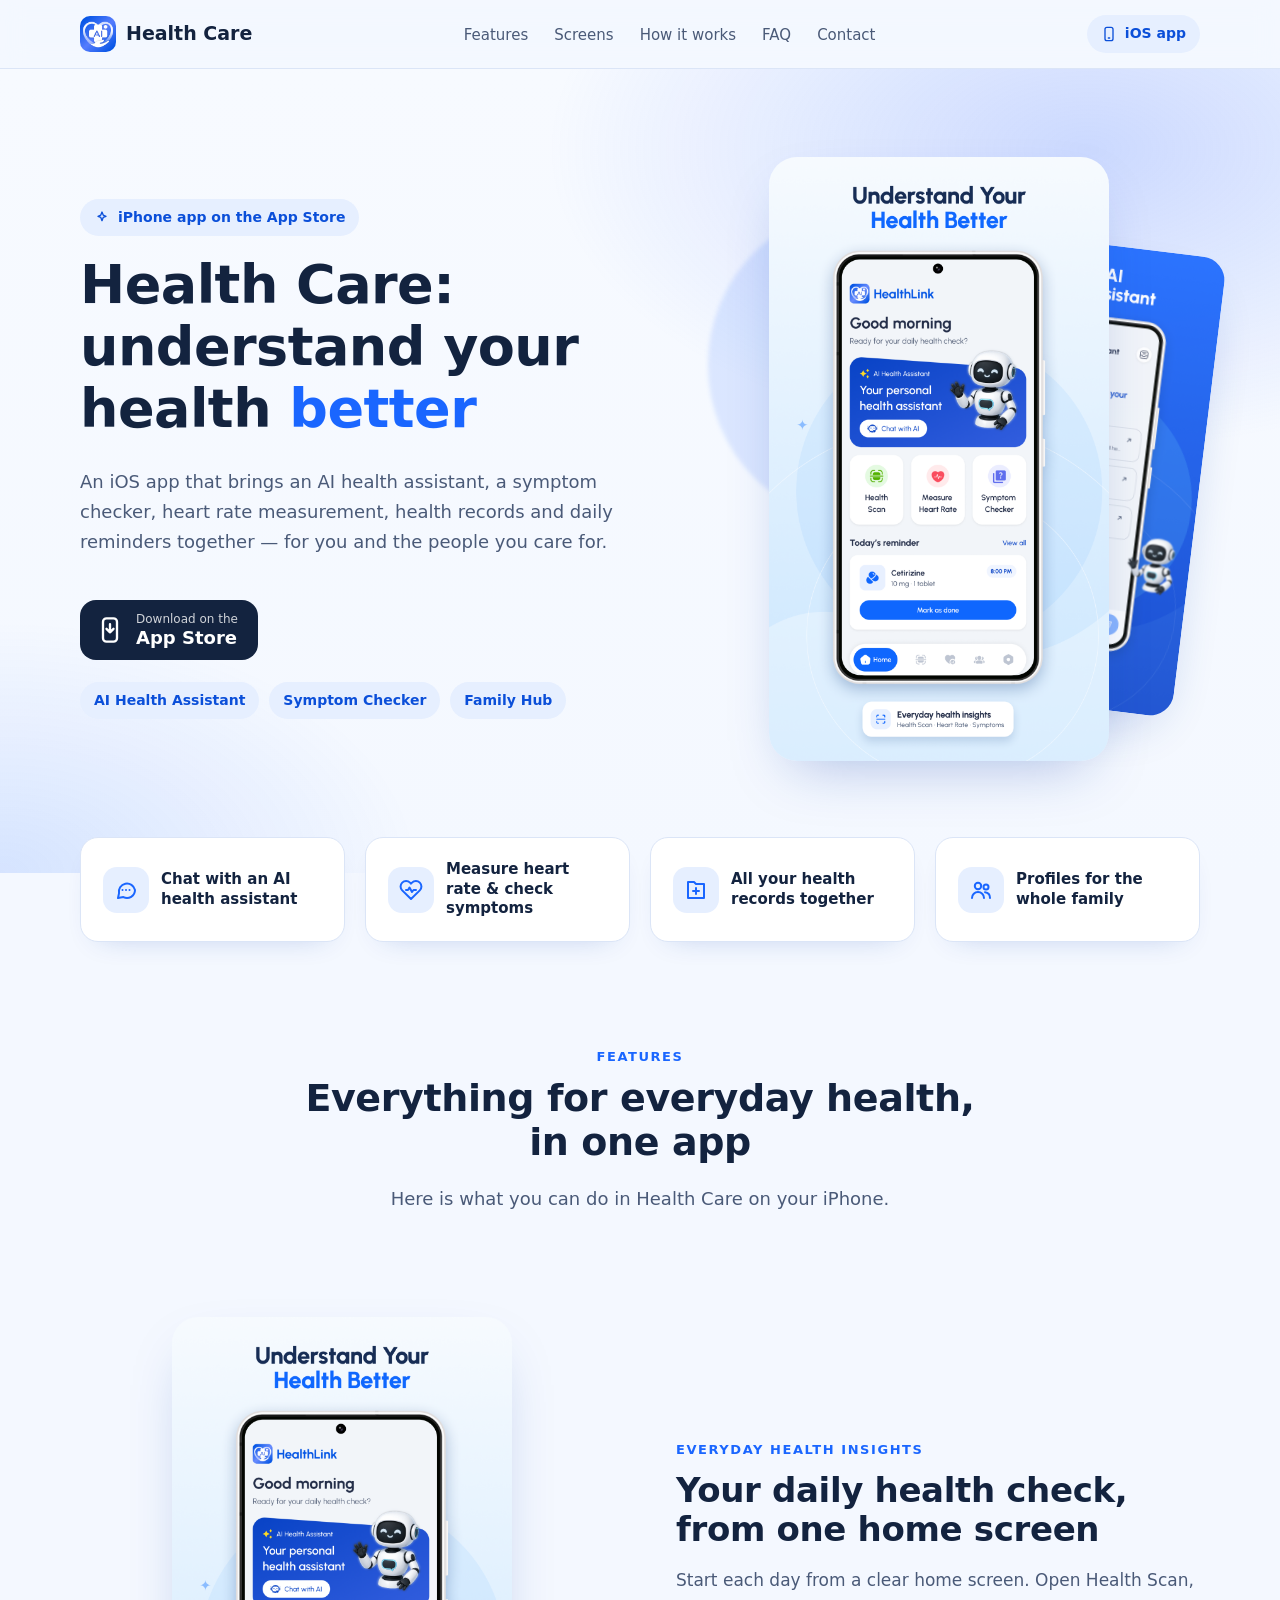
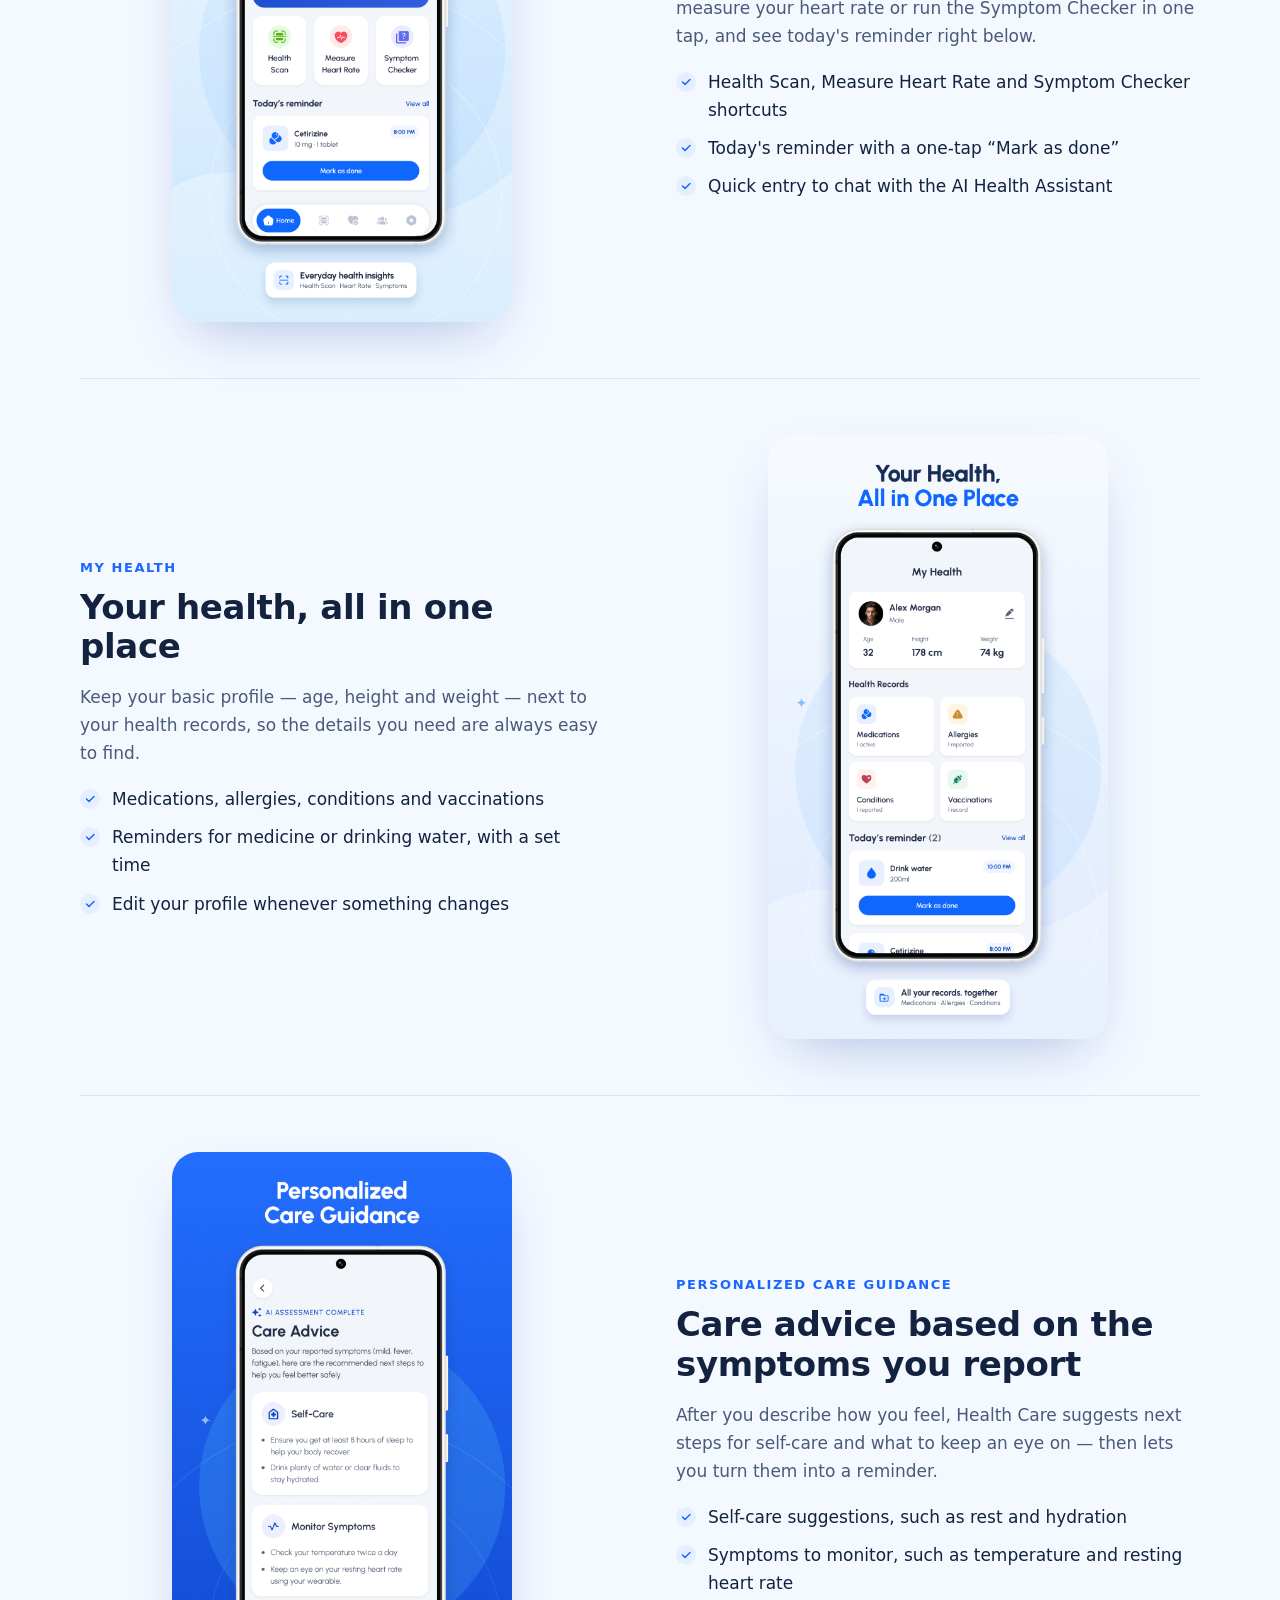
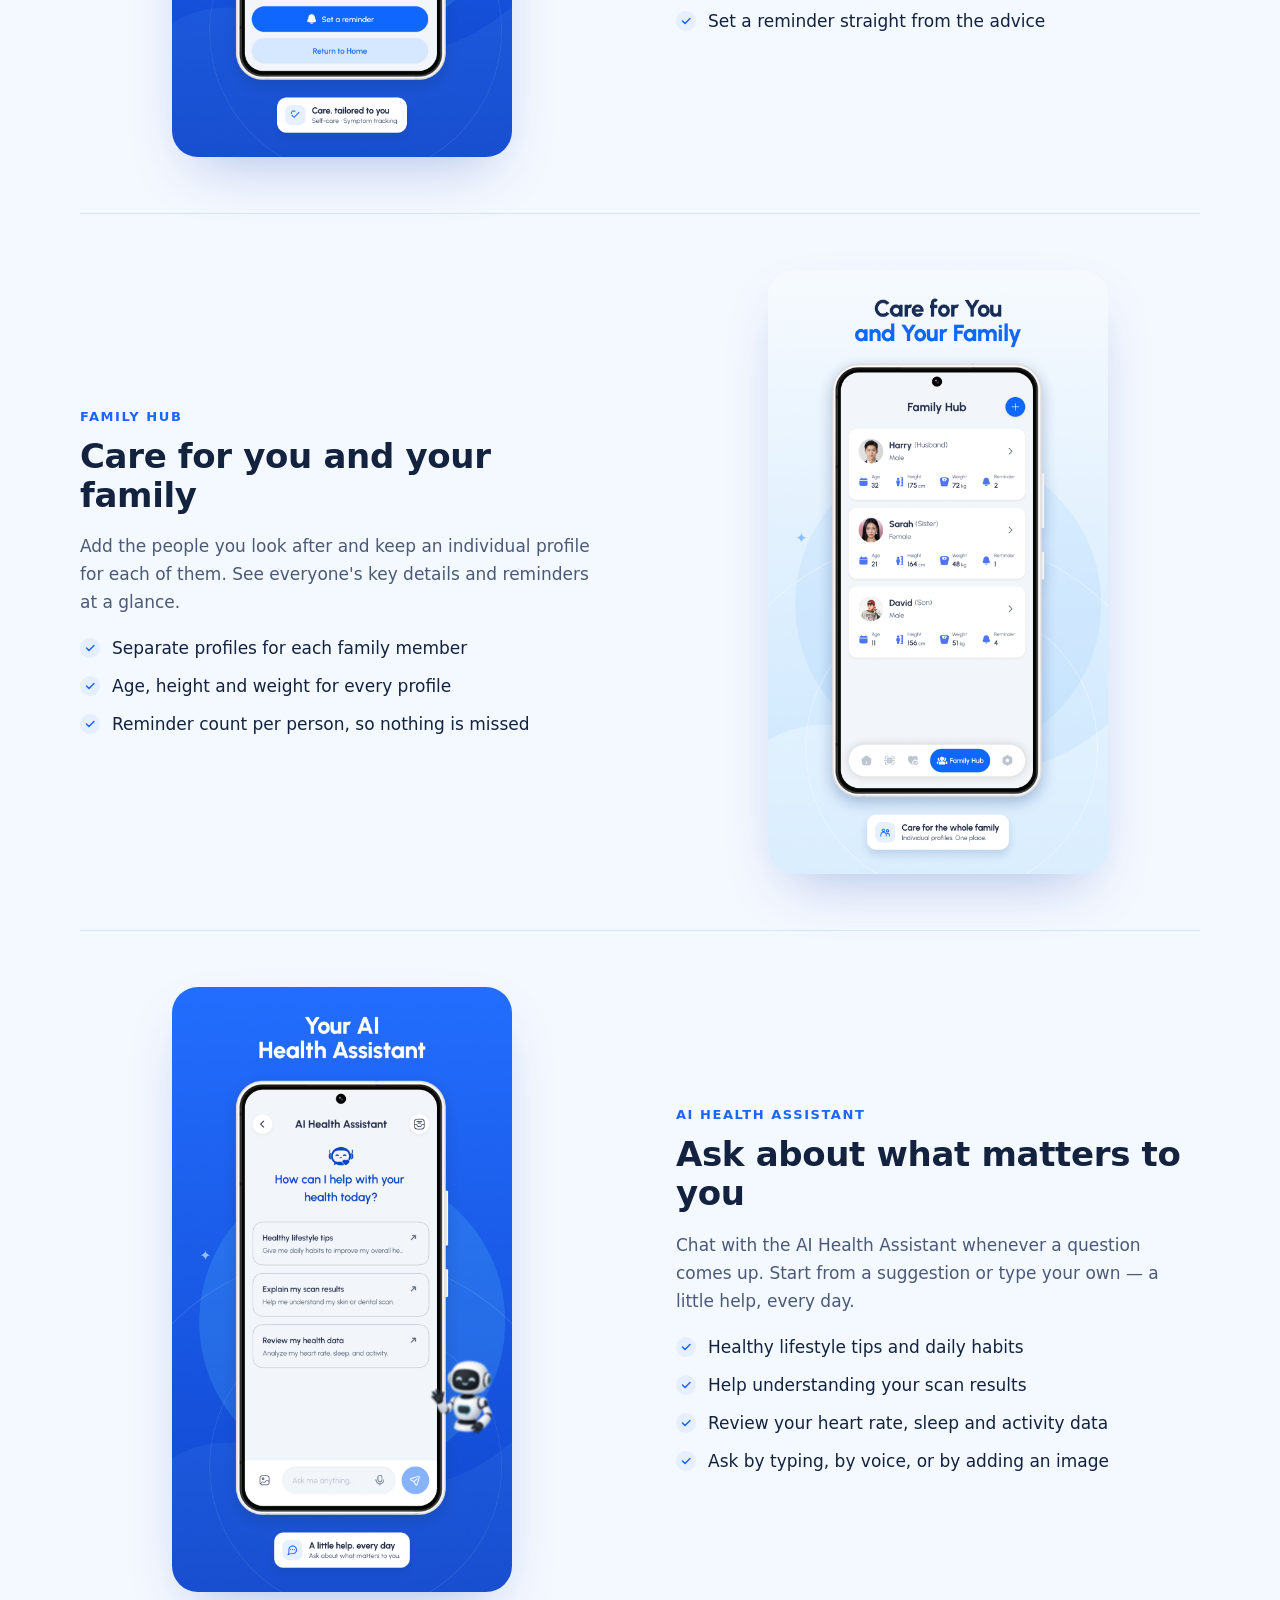
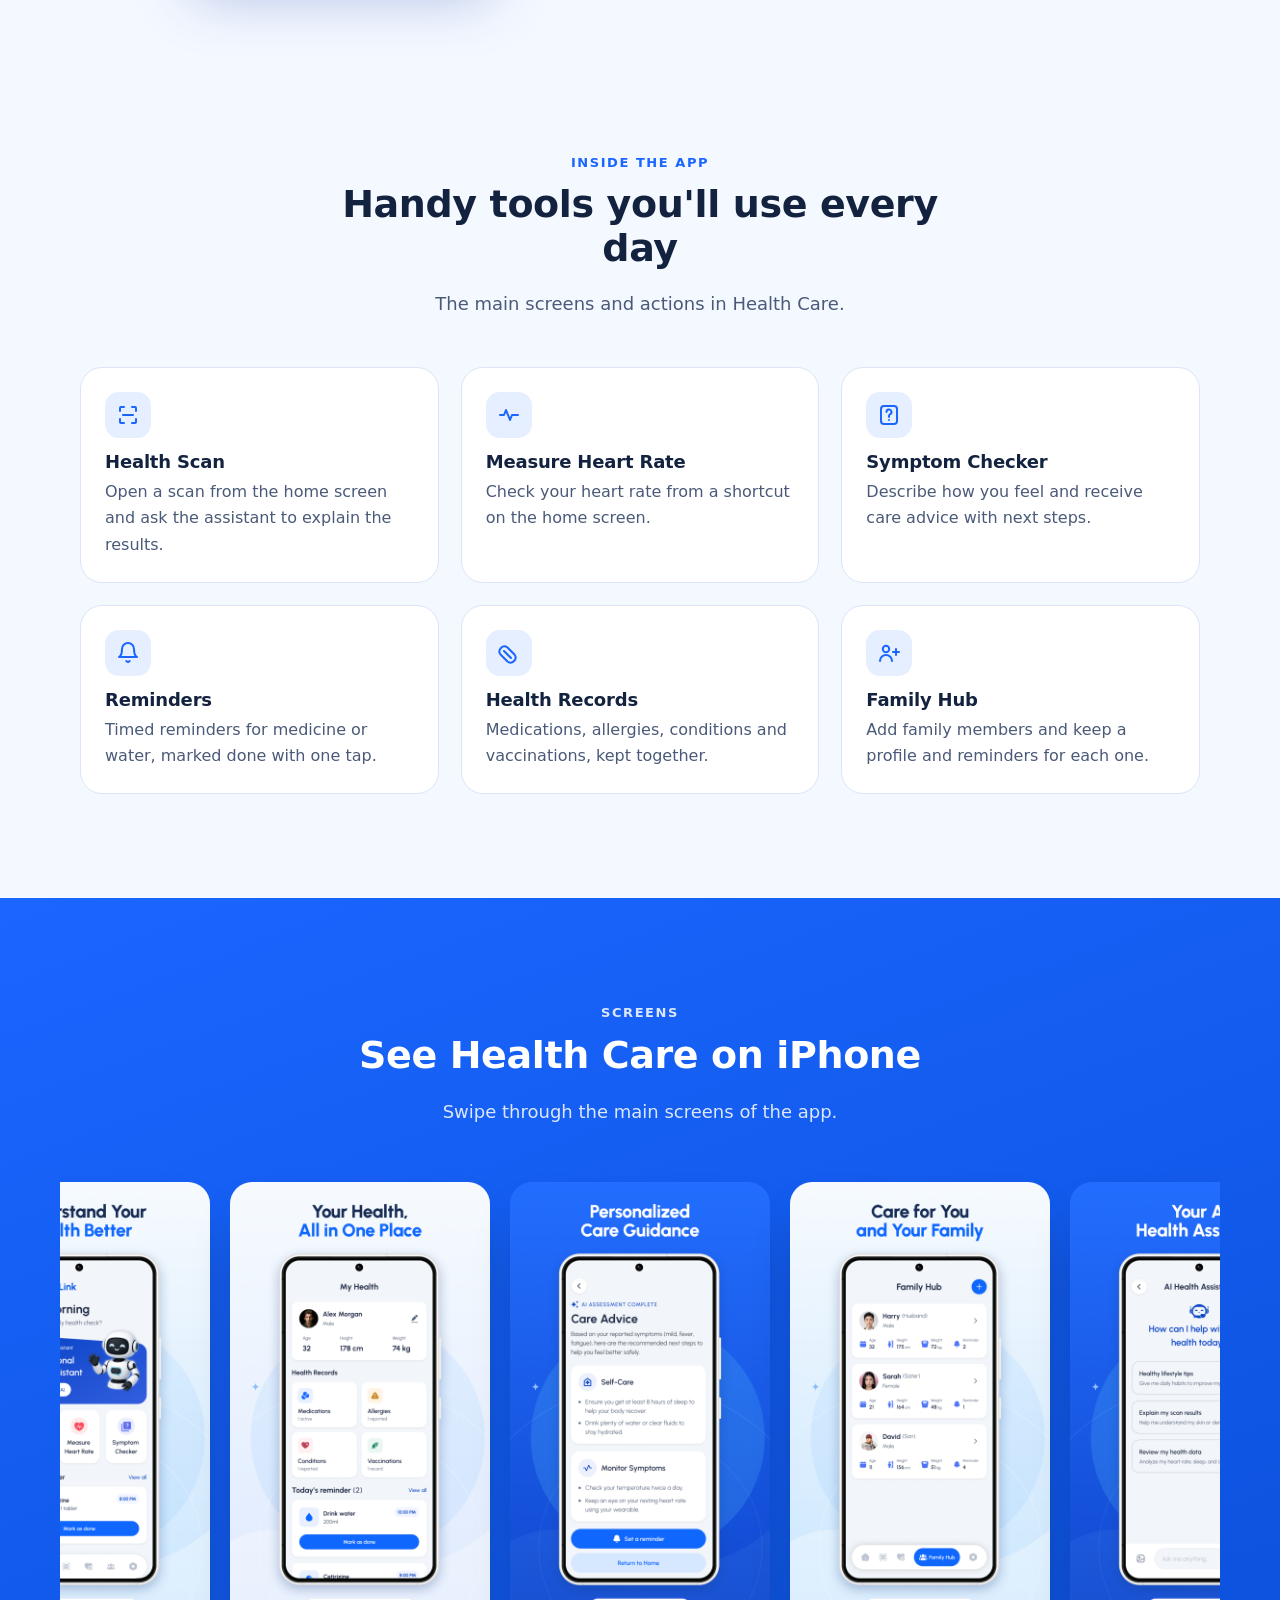
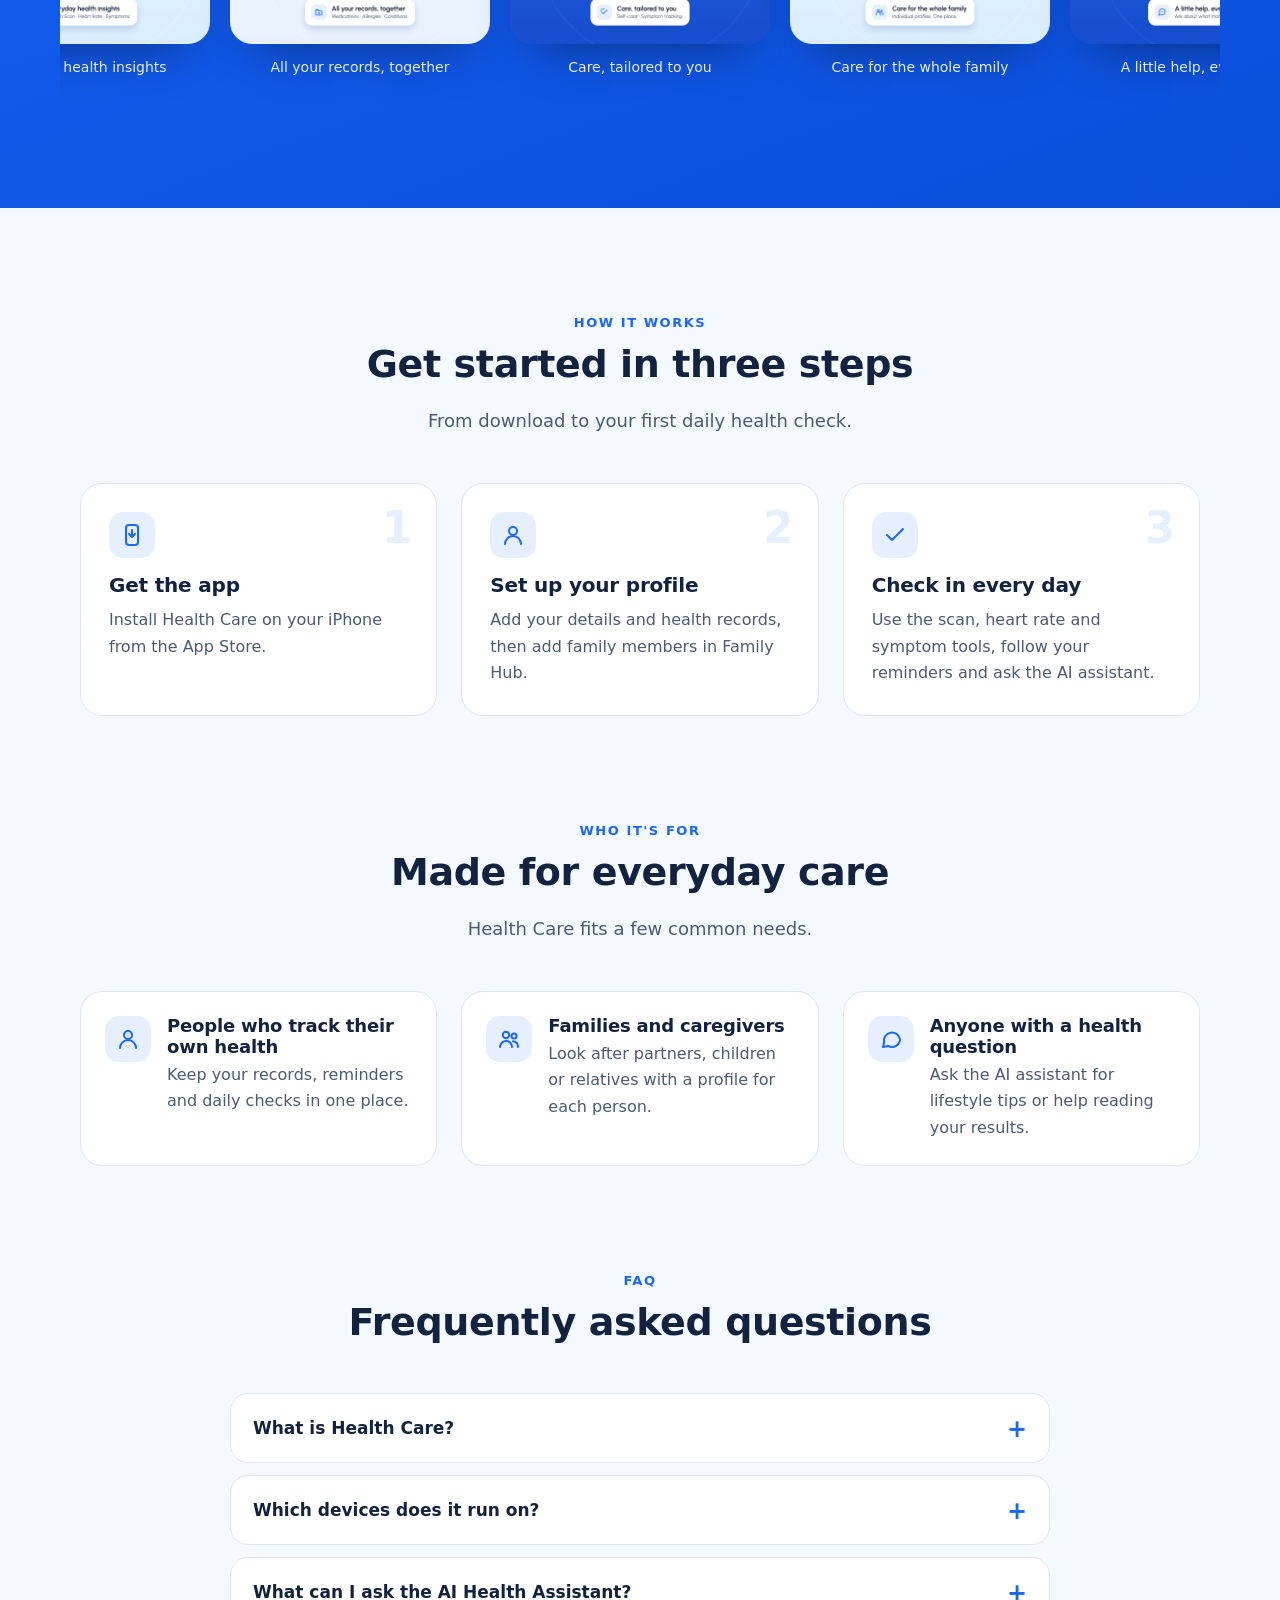
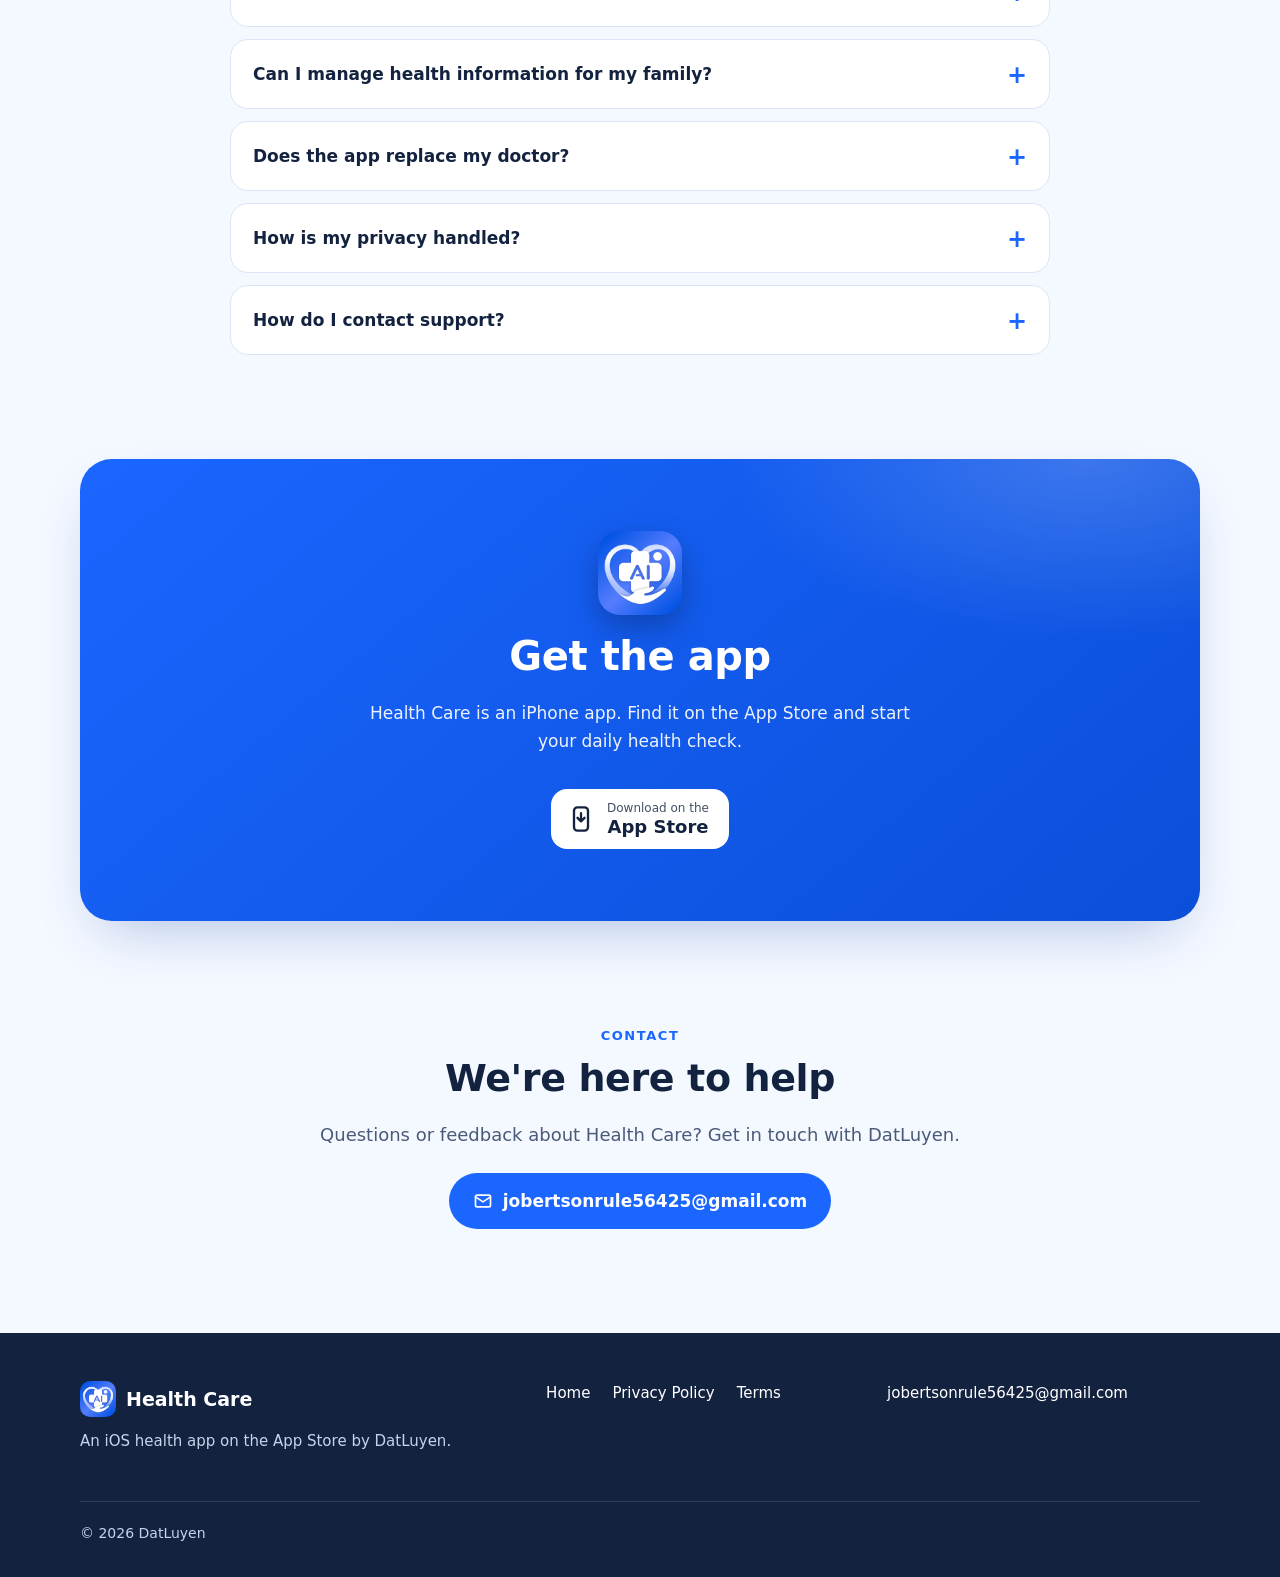
==== commit 6bd19f84: "CODE12OPS-1240: Web 892 IOS: trang giới thiệu, chính sách, điều khoản, app-ads.txt CODE12 run 58eb0c" ====
--- a/index.html
+++ b/index.html
@@ -1,19 +1,18 @@
-<!doctype html>
+<!DOCTYPE html>
 <html lang="en">
 <head>
   <meta charset="utf-8">
   <meta name="viewport" content="width=device-width, initial-scale=1">
-  <title>Health Care — Understand Your Health Better | iPhone App on the App Store</title>
-  <meta name="description" content="Health Care is an iPhone app on the App Store: an AI health assistant, Health Scan, heart rate and symptom checker, health records, daily reminders and a Family Hub in one place.">
-  <meta name="theme-color" content="#1b5ff0">
+  <title>Health Care — AI Health Assistant, Health Records &amp; Family Profiles | App on the App Store</title>
+  <meta name="description" content="Health Care is an iPhone app on the App Store: chat with an AI health assistant, check symptoms, measure heart rate, keep health records and reminders for you and your family.">
+  <meta name="theme-color" content="#1a66ff">
   <meta property="og:type" content="website">
   <meta property="og:title" content="Health Care — iPhone app on the App Store">
-  <meta property="og:description" content="AI health assistant, health records, reminders and family profiles in one iOS app.">
-  <meta property="og:image" content="assets/img/40b68b0d-app-icon.png">
+  <meta property="og:description" content="AI health assistant, symptom checker, heart rate, health records, reminders and family profiles in one iOS app.">
+  <meta property="og:image" content="assets/img/app-icon.png">
   <meta name="twitter:card" content="summary">
-  <link rel="icon" href="assets/img/40b68b0d-app-icon.png" type="image/png">
-  <link rel="icon" href="assets/icon.svg" type="image/svg+xml">
-  <link rel="apple-touch-icon" href="assets/img/40b68b0d-app-icon.png">
+  <link rel="icon" type="image/png" href="assets/img/app-icon.png">
+  <link rel="apple-touch-icon" href="assets/img/app-icon.png">
   <link rel="stylesheet" href="assets/style.css">
   <script type="application/ld+json">
   {
@@ -22,311 +21,402 @@
     "name": "Health Care",
     "operatingSystem": "iOS",
     "applicationCategory": "HealthApplication",
-    "author": { "@type": "Organization", "name": "DatLuyen", "email": "jobertsonrule56425@gmail.com" }
+    "author": { "@type": "Organization", "name": "DatLuyen" },
+    "image": "assets/img/app-icon.png"
   }
   </script>
 </head>
 <body>
-<a class="skip" href="#main">Skip to content</a>
-
-<header class="site-header">
-  <nav class="container nav" aria-label="Main">
-    <a class="brand" href="index.html"><img src="assets/img/40b68b0d-app-icon.png" alt="Health Care app icon" width="38" height="38">Health Care</a>
-    <ul class="nav-links">
-      <li><a href="#features">Features</a></li>
-      <li><a href="#screens">Screens</a></li>
-      <li><a href="#how">How it works</a></li>
-      <li><a href="#faq">FAQ</a></li>
-      <li><a href="#contact">Contact</a></li>
-    </ul>
-  </nav>
-</header>
-
-<main id="main">
-  <!-- Hero -->
-  <section class="hero">
-    <div class="container hero-grid">
-      <div>
-        <span class="pill">
-          <svg viewBox="0 0 24 24" fill="none" stroke="currentColor" stroke-width="2" stroke-linecap="round" stroke-linejoin="round" aria-hidden="true"><rect x="6" y="2" width="12" height="20" rx="3"/><path d="M11 18h2"/></svg>
-          iPhone app · App Store
-        </span>
-        <h1 style="margin-top:18px">Health Care <span class="accent">Understand Your Health Better</span></h1>
-        <p class="lead">Health Care is an iOS app for the App Store that keeps your everyday health in one place: chat with an AI health assistant, run a Health Scan, measure your heart rate, check symptoms, keep your health records and manage reminders for the whole family.</p>
-        <div class="hero-actions">
-          <a class="btn" href="#get-the-app">Get Health Care on the App Store</a>
-          <a class="btn btn-ghost" href="#features">Explore features</a>
-        </div>
-        <p class="store-note">
-          <svg viewBox="0 0 24 24" fill="none" stroke="currentColor" stroke-width="2" stroke-linecap="round" stroke-linejoin="round" aria-hidden="true"><rect x="6" y="2" width="12" height="20" rx="3"/><path d="M11 18h2"/></svg>
-          Made for iPhone · by DatLuyen
-        </p>
-      </div>
-      <div class="hero-visual">
-        <div class="shot back"><img src="assets/img/02c0a76e-screenshot-05.png" alt="Health Care AI Health Assistant screen asking how it can help with your health today" width="1080" height="1920"></div>
-        <div class="shot front"><img src="assets/img/6f16d1c9-screenshot-01.png" alt="Health Care home screen with AI health assistant card, Health Scan, Measure Heart Rate, Symptom Checker and today's reminder" width="1080" height="1920"></div>
-      </div>
+  <a class="skip" href="#main">Skip to content</a>
+
+  <header class="site-header">
+    <div class="container nav">
+      <a class="brand" href="index.html">
+        <img src="assets/img/app-icon.png" alt="Health Care app icon" width="36" height="36">
+        Health Care
+      </a>
+      <ul class="nav-links">
+        <li><a href="#features">Features</a></li>
+        <li><a href="#screens">Screens</a></li>
+        <li><a href="#how">How it works</a></li>
+        <li><a href="#faq">FAQ</a></li>
+        <li><a href="#contact">Contact</a></li>
+      </ul>
+      <span class="pill">
+        <svg viewBox="0 0 24 24" fill="none" stroke="currentColor" stroke-width="2" stroke-linecap="round" stroke-linejoin="round" aria-hidden="true"><rect x="6" y="2" width="12" height="20" rx="3"/><path d="M11 18h2"/></svg>
+        iOS app
+      </span>
     </div>
-  </section>
-
-  <!-- Highlights -->
-  <section class="highlights" aria-label="Highlights">
-    <div class="container highlight-grid">
-      <div class="highlight">
-        <span class="icon-badge"><svg viewBox="0 0 24 24" fill="none" stroke="currentColor" stroke-width="2" stroke-linecap="round" stroke-linejoin="round" aria-hidden="true"><path d="M21 12a8 8 0 0 1-11.6 7.1L4 20l1-4.6A8 8 0 1 1 21 12z"/><path d="M9 11h.01M12 11h.01M15 11h.01"/></svg></span>
-        <div><strong>AI Health Assistant</strong><p>Ask everyday health questions in a chat.</p></div>
-      </div>
-      <div class="highlight">
-        <span class="icon-badge"><svg viewBox="0 0 24 24" fill="none" stroke="currentColor" stroke-width="2" stroke-linecap="round" stroke-linejoin="round" aria-hidden="true"><path d="M3 12h4l2-5 4 10 2-5h6"/></svg></span>
-        <div><strong>Health Scan &amp; Heart Rate</strong><p>Quick checks right from the home screen.</p></div>
-      </div>
-      <div class="highlight">
-        <span class="icon-badge"><svg viewBox="0 0 24 24" fill="none" stroke="currentColor" stroke-width="2" stroke-linecap="round" stroke-linejoin="round" aria-hidden="true"><path d="M3 7a2 2 0 0 1 2-2h4l2 2h8a2 2 0 0 1 2 2v8a2 2 0 0 1-2 2H5a2 2 0 0 1-2-2z"/><path d="M12 10v6M9 13h6"/></svg></span>
-        <div><strong>All your records</strong><p>Medications, allergies, conditions, vaccinations.</p></div>
-      </div>
-      <div class="highlight">
-        <span class="icon-badge"><svg viewBox="0 0 24 24" fill="none" stroke="currentColor" stroke-width="2" stroke-linecap="round" stroke-linejoin="round" aria-hidden="true"><circle cx="9" cy="8" r="3.5"/><path d="M2.5 20a6.5 6.5 0 0 1 13 0"/><circle cx="17" cy="9" r="2.5"/><path d="M16 14.2A5 5 0 0 1 21.5 19"/></svg></span>
-        <div><strong>Family Hub</strong><p>A separate profile for each family member.</p></div>
-      </div>
+  </header>
+
+  <main id="main">
+    <!-- Hero -->
+    <section class="hero">
+      <div class="container hero-grid">
+        <div>
+          <span class="pill">
+            <svg viewBox="0 0 24 24" fill="none" stroke="currentColor" stroke-width="2" stroke-linecap="round" stroke-linejoin="round" aria-hidden="true"><path d="M12 3l1.8 4.6L18 9.4l-4.2 1.8L12 16l-1.8-4.8L6 9.4l4.2-1.8z"/></svg>
+            iPhone app on the App Store
+          </span>
+          <h1 style="margin-top:18px">Health Care: understand your health <span class="accent">better</span></h1>
+          <p class="lead">An iOS app that brings an AI health assistant, a symptom checker, heart rate measurement, health records and daily reminders together — for you and the people you care for.</p>
+          <div class="store-note" role="note">
+            <svg viewBox="0 0 24 24" fill="none" stroke="currentColor" stroke-width="2" stroke-linecap="round" stroke-linejoin="round" aria-hidden="true"><rect x="6" y="2" width="12" height="20" rx="3"/><path d="M12 7v7m-3-3l3 3 3-3"/></svg>
+            <span><small>Download on the</small><strong>App Store</strong></span>
+          </div>
+          <div class="hero-badges">
+            <span class="pill">AI Health Assistant</span>
+            <span class="pill">Symptom Checker</span>
+            <span class="pill">Family Hub</span>
+          </div>
+        </div>
+        <div class="hero-art">
+          <span class="blob blob-1" aria-hidden="true"></span>
+          <img class="shot-back" src="assets/img/screenshot-05.png" alt="AI Health Assistant chat screen in the Health Care iOS app" width="1080" height="1920">
+          <img class="shot-main" src="assets/img/screenshot-01.png" alt="Health Care home screen with Health Scan, Measure Heart Rate, Symptom Checker and today's reminder" width="1080" height="1920">
+        </div>
+      </div>
+    </section>
+
+    <!-- Highlights -->
+    <section class="highlights" aria-label="Highlights">
+      <div class="container hl-grid">
+        <div class="hl">
+          <span class="ico"><svg viewBox="0 0 24 24" fill="none" stroke="currentColor" stroke-width="2" stroke-linecap="round" stroke-linejoin="round" aria-hidden="true"><path d="M21 12a8 8 0 0 1-11.6 7.1L4 20l1-4.6A8 8 0 1 1 21 12z"/><path d="M8.5 12h.01M12 12h.01M15.5 12h.01"/></svg></span>
+          <strong>Chat with an AI health assistant</strong>
+        </div>
+        <div class="hl">
+          <span class="ico"><svg viewBox="0 0 24 24" fill="none" stroke="currentColor" stroke-width="2" stroke-linecap="round" stroke-linejoin="round" aria-hidden="true"><path d="M20.8 4.6a5.5 5.5 0 0 0-7.8 0L12 5.7l-1-1.1a5.5 5.5 0 0 0-7.8 7.8L12 21l8.8-8.6a5.5 5.5 0 0 0 0-7.8z"/><path d="M7 12h2l1.5-2.5L13 14l1.5-2H17"/></svg></span>
+          <strong>Measure heart rate &amp; check symptoms</strong>
+        </div>
+        <div class="hl">
+          <span class="ico"><svg viewBox="0 0 24 24" fill="none" stroke="currentColor" stroke-width="2" stroke-linecap="round" stroke-linejoin="round" aria-hidden="true"><path d="M4 4h6l2 2h8v14H4z"/><path d="M12 10v6m-3-3h6"/></svg></span>
+          <strong>All your health records together</strong>
+        </div>
+        <div class="hl">
+          <span class="ico"><svg viewBox="0 0 24 24" fill="none" stroke="currentColor" stroke-width="2" stroke-linecap="round" stroke-linejoin="round" aria-hidden="true"><circle cx="9" cy="8" r="3.2"/><path d="M3 20c0-3.3 2.7-6 6-6s6 2.7 6 6"/><circle cx="17" cy="9" r="2.5"/><path d="M16 14.2c2.9.3 5 2.6 5 5.8"/></svg></span>
+          <strong>Profiles for the whole family</strong>
+        </div>
+      </div>
+    </section>
+
+    <!-- Features -->
+    <section id="features">
+      <div class="container">
+        <div class="section-head">
+          <span class="eyebrow">Features</span>
+          <h2>Everything for everyday health, in one app</h2>
+          <p>Here is what you can do in Health Care on your iPhone.</p>
+        </div>
+
+        <div class="features">
+          <article class="feature">
+            <div class="feature-media">
+              <img src="assets/img/screenshot-01.png" alt="Home screen with quick access to Health Scan, Measure Heart Rate and Symptom Checker" width="1080" height="1920" loading="lazy">
+            </div>
+            <div class="feature-text">
+              <span class="eyebrow">Everyday health insights</span>
+              <h3>Your daily health check, from one home screen</h3>
+              <p>Start each day from a clear home screen. Open Health Scan, measure your heart rate or run the Symptom Checker in one tap, and see today's reminder right below.</p>
+              <ul class="checks">
+                <li>Health Scan, Measure Heart Rate and Symptom Checker shortcuts</li>
+                <li>Today's reminder with a one-tap “Mark as done”</li>
+                <li>Quick entry to chat with the AI Health Assistant</li>
+              </ul>
+            </div>
+          </article>
+
+          <article class="feature">
+            <div class="feature-media">
+              <img src="assets/img/screenshot-02.png" alt="My Health screen showing profile, health records and today's reminders" width="1080" height="1920" loading="lazy">
+            </div>
+            <div class="feature-text">
+              <span class="eyebrow">My Health</span>
+              <h3>Your health, all in one place</h3>
+              <p>Keep your basic profile — age, height and weight — next to your health records, so the details you need are always easy to find.</p>
+              <ul class="checks">
+                <li>Medications, allergies, conditions and vaccinations</li>
+                <li>Reminders for medicine or drinking water, with a set time</li>
+                <li>Edit your profile whenever something changes</li>
+              </ul>
+            </div>
+          </article>
+
+          <article class="feature">
+            <div class="feature-media">
+              <img src="assets/img/screenshot-03.png" alt="Care Advice screen with self-care tips and symptoms to monitor" width="1080" height="1920" loading="lazy">
+            </div>
+            <div class="feature-text">
+              <span class="eyebrow">Personalized care guidance</span>
+              <h3>Care advice based on the symptoms you report</h3>
+              <p>After you describe how you feel, Health Care suggests next steps for self-care and what to keep an eye on — then lets you turn them into a reminder.</p>
+              <ul class="checks">
+                <li>Self-care suggestions, such as rest and hydration</li>
+                <li>Symptoms to monitor, such as temperature and resting heart rate</li>
+                <li>Set a reminder straight from the advice</li>
+              </ul>
+            </div>
+          </article>
+
+          <article class="feature">
+            <div class="feature-media">
+              <img src="assets/img/screenshot-04.png" alt="Family Hub screen listing family members with age, height, weight and reminders" width="1080" height="1920" loading="lazy">
+            </div>
+            <div class="feature-text">
+              <span class="eyebrow">Family Hub</span>
+              <h3>Care for you and your family</h3>
+              <p>Add the people you look after and keep an individual profile for each of them. See everyone's key details and reminders at a glance.</p>
+              <ul class="checks">
+                <li>Separate profiles for each family member</li>
+                <li>Age, height and weight for every profile</li>
+                <li>Reminder count per person, so nothing is missed</li>
+              </ul>
+            </div>
+          </article>
+
+          <article class="feature">
+            <div class="feature-media">
+              <img src="assets/img/screenshot-05.png" alt="AI Health Assistant chat with suggested questions" width="1080" height="1920" loading="lazy">
+            </div>
+            <div class="feature-text">
+              <span class="eyebrow">AI Health Assistant</span>
+              <h3>Ask about what matters to you</h3>
+              <p>Chat with the AI Health Assistant whenever a question comes up. Start from a suggestion or type your own — a little help, every day.</p>
+              <ul class="checks">
+                <li>Healthy lifestyle tips and daily habits</li>
+                <li>Help understanding your scan results</li>
+                <li>Review your heart rate, sleep and activity data</li>
+                <li>Ask by typing, by voice, or by adding an image</li>
+              </ul>
+            </div>
+          </article>
+        </div>
+      </div>
+    </section>
+
+    <!-- Functions -->
+    <section id="functions" style="padding-top:0">
+      <div class="container">
+        <div class="section-head">
+          <span class="eyebrow">Inside the app</span>
+          <h2>Handy tools you'll use every day</h2>
+          <p>The main screens and actions in Health Care.</p>
+        </div>
+        <div class="fn-grid">
+          <div class="fn">
+            <span class="ico"><svg viewBox="0 0 24 24" fill="none" stroke="currentColor" stroke-width="2" stroke-linecap="round" stroke-linejoin="round" aria-hidden="true"><path d="M4 8V5a1 1 0 0 1 1-1h3M16 4h3a1 1 0 0 1 1 1v3M20 16v3a1 1 0 0 1-1 1h-3M8 20H5a1 1 0 0 1-1-1v-3"/><path d="M7 12h10"/></svg></span>
+            <h3>Health Scan</h3>
+            <p>Open a scan from the home screen and ask the assistant to explain the results.</p>
+          </div>
+          <div class="fn">
+            <span class="ico"><svg viewBox="0 0 24 24" fill="none" stroke="currentColor" stroke-width="2" stroke-linecap="round" stroke-linejoin="round" aria-hidden="true"><path d="M3 12h4l2-5 4 10 2-5h6"/></svg></span>
+            <h3>Measure Heart Rate</h3>
+            <p>Check your heart rate from a shortcut on the home screen.</p>
+          </div>
+          <div class="fn">
+            <span class="ico"><svg viewBox="0 0 24 24" fill="none" stroke="currentColor" stroke-width="2" stroke-linecap="round" stroke-linejoin="round" aria-hidden="true"><rect x="4" y="3" width="16" height="18" rx="3"/><path d="M9.5 9a2.5 2.5 0 1 1 3.5 2.3c-.6.3-1 .9-1 1.6V14M12 17h.01"/></svg></span>
+            <h3>Symptom Checker</h3>
+            <p>Describe how you feel and receive care advice with next steps.</p>
+          </div>
+          <div class="fn">
+            <span class="ico"><svg viewBox="0 0 24 24" fill="none" stroke="currentColor" stroke-width="2" stroke-linecap="round" stroke-linejoin="round" aria-hidden="true"><path d="M18 8a6 6 0 1 0-12 0c0 7-3 8-3 8h18s-3-1-3-8"/><path d="M13.7 20a2 2 0 0 1-3.4 0"/></svg></span>
+            <h3>Reminders</h3>
+            <p>Timed reminders for medicine or water, marked done with one tap.</p>
+          </div>
+          <div class="fn">
+            <span class="ico"><svg viewBox="0 0 24 24" fill="none" stroke="currentColor" stroke-width="2" stroke-linecap="round" stroke-linejoin="round" aria-hidden="true"><path d="M10.5 20.5l-7-7a5 5 0 0 1 7-7l7 7a5 5 0 0 1-7 7z"/><path d="M7 10l7 7"/></svg></span>
+            <h3>Health Records</h3>
+            <p>Medications, allergies, conditions and vaccinations, kept together.</p>
+          </div>
+          <div class="fn">
+            <span class="ico"><svg viewBox="0 0 24 24" fill="none" stroke="currentColor" stroke-width="2" stroke-linecap="round" stroke-linejoin="round" aria-hidden="true"><circle cx="9" cy="8" r="3.2"/><path d="M3 20c0-3.3 2.7-6 6-6s6 2.7 6 6"/><path d="M19 8v6m-3-3h6"/></svg></span>
+            <h3>Family Hub</h3>
+            <p>Add family members and keep a profile and reminders for each one.</p>
+          </div>
+        </div>
+      </div>
+    </section>
+
+    <!-- Gallery -->
+    <section id="screens" class="band">
+      <div class="container">
+        <div class="section-head">
+          <span class="eyebrow">Screens</span>
+          <h2>See Health Care on iPhone</h2>
+          <p>Swipe through the main screens of the app.</p>
+        </div>
+        <div class="gallery" tabindex="0" aria-label="App screenshots">
+          <figure>
+            <img src="assets/img/screenshot-01.png" alt="Health Care home screen" width="1080" height="1920" loading="lazy">
+            <figcaption>Everyday health insights</figcaption>
+          </figure>
+          <figure>
+            <img src="assets/img/screenshot-02.png" alt="My Health screen with health records" width="1080" height="1920" loading="lazy">
+            <figcaption>All your records, together</figcaption>
+          </figure>
+          <figure>
+            <img src="assets/img/screenshot-03.png" alt="Care Advice screen" width="1080" height="1920" loading="lazy">
+            <figcaption>Care, tailored to you</figcaption>
+          </figure>
+          <figure>
+            <img src="assets/img/screenshot-04.png" alt="Family Hub screen" width="1080" height="1920" loading="lazy">
+            <figcaption>Care for the whole family</figcaption>
+          </figure>
+          <figure>
+            <img src="assets/img/screenshot-05.png" alt="AI Health Assistant screen" width="1080" height="1920" loading="lazy">
+            <figcaption>A little help, every day</figcaption>
+          </figure>
+        </div>
+      </div>
+    </section>
+
+    <!-- How it works -->
+    <section id="how">
+      <div class="container">
+        <div class="section-head">
+          <span class="eyebrow">How it works</span>
+          <h2>Get started in three steps</h2>
+          <p>From download to your first daily health check.</p>
+        </div>
+        <div class="steps">
+          <div class="step">
+            <span class="ico"><svg viewBox="0 0 24 24" fill="none" stroke="currentColor" stroke-width="2" stroke-linecap="round" stroke-linejoin="round" aria-hidden="true"><rect x="6" y="2" width="12" height="20" rx="3"/><path d="M12 7v7m-3-3l3 3 3-3"/></svg></span>
+            <h3>Get the app</h3>
+            <p>Install Health Care on your iPhone from the App Store.</p>
+          </div>
+          <div class="step">
+            <span class="ico"><svg viewBox="0 0 24 24" fill="none" stroke="currentColor" stroke-width="2" stroke-linecap="round" stroke-linejoin="round" aria-hidden="true"><circle cx="12" cy="8" r="4"/><path d="M4 21c0-4.4 3.6-8 8-8s8 3.6 8 8"/></svg></span>
+            <h3>Set up your profile</h3>
+            <p>Add your details and health records, then add family members in Family Hub.</p>
+          </div>
+          <div class="step">
+            <span class="ico"><svg viewBox="0 0 24 24" fill="none" stroke="currentColor" stroke-width="2" stroke-linecap="round" stroke-linejoin="round" aria-hidden="true"><path d="M20 6L9 17l-5-5"/></svg></span>
+            <h3>Check in every day</h3>
+            <p>Use the scan, heart rate and symptom tools, follow your reminders and ask the AI assistant.</p>
+          </div>
+        </div>
+      </div>
+    </section>
+
+    <!-- Audience -->
+    <section id="who" style="padding-top:0">
+      <div class="container">
+        <div class="section-head">
+          <span class="eyebrow">Who it's for</span>
+          <h2>Made for everyday care</h2>
+          <p>Health Care fits a few common needs.</p>
+        </div>
+        <div class="audience">
+          <div class="aud">
+            <span class="ico"><svg viewBox="0 0 24 24" fill="none" stroke="currentColor" stroke-width="2" stroke-linecap="round" stroke-linejoin="round" aria-hidden="true"><circle cx="12" cy="8" r="4"/><path d="M4 21c0-4.4 3.6-8 8-8s8 3.6 8 8"/></svg></span>
+            <div><h3>People who track their own health</h3><p>Keep your records, reminders and daily checks in one place.</p></div>
+          </div>
+          <div class="aud">
+            <span class="ico"><svg viewBox="0 0 24 24" fill="none" stroke="currentColor" stroke-width="2" stroke-linecap="round" stroke-linejoin="round" aria-hidden="true"><circle cx="9" cy="8" r="3.2"/><path d="M3 20c0-3.3 2.7-6 6-6s6 2.7 6 6"/><circle cx="17" cy="9" r="2.5"/><path d="M16 14.2c2.9.3 5 2.6 5 5.8"/></svg></span>
+            <div><h3>Families and caregivers</h3><p>Look after partners, children or relatives with a profile for each person.</p></div>
+          </div>
+          <div class="aud">
+            <span class="ico"><svg viewBox="0 0 24 24" fill="none" stroke="currentColor" stroke-width="2" stroke-linecap="round" stroke-linejoin="round" aria-hidden="true"><path d="M21 12a8 8 0 0 1-11.6 7.1L4 20l1-4.6A8 8 0 1 1 21 12z"/></svg></span>
+            <div><h3>Anyone with a health question</h3><p>Ask the AI assistant for lifestyle tips or help reading your results.</p></div>
+          </div>
+        </div>
+      </div>
+    </section>
+
+    <!-- FAQ -->
+    <section id="faq" style="padding-top:0">
+      <div class="container">
+        <div class="section-head">
+          <span class="eyebrow">FAQ</span>
+          <h2>Frequently asked questions</h2>
+        </div>
+        <div class="faq">
+          <details>
+            <summary>What is Health Care?</summary>
+            <p>Health Care is an iPhone app on the App Store that combines an AI health assistant, a symptom checker, heart rate measurement, health records, reminders and family profiles.</p>
+          </details>
+          <details>
+            <summary>Which devices does it run on?</summary>
+            <p>Health Care is an iOS app for iPhone, distributed through the App Store.</p>
+          </details>
+          <details>
+            <summary>What can I ask the AI Health Assistant?</summary>
+            <p>You can ask for healthy lifestyle tips, help understanding your scan results, or a review of your heart rate, sleep and activity data. You can type, speak or add an image.</p>
+          </details>
+          <details>
+            <summary>Can I manage health information for my family?</summary>
+            <p>Yes. In Family Hub you can add family members and keep an individual profile with age, height, weight and reminders for each person.</p>
+          </details>
+          <details>
+            <summary>Does the app replace my doctor?</summary>
+            <p>No. The advice in Health Care is general guidance for everyday self-care. For medical concerns, always talk to a qualified healthcare professional.</p>
+          </details>
+          <details>
+            <summary>How is my privacy handled?</summary>
+            <p>Please read our <a href="policies.html">Privacy Policy</a> to learn how information is handled.</p>
+          </details>
+          <details>
+            <summary>How do I contact support?</summary>
+            <p>Email us at <a href="mailto:jobertsonrule56425@gmail.com">jobertsonrule56425@gmail.com</a>.</p>
+          </details>
+        </div>
+      </div>
+    </section>
+
+    <!-- CTA -->
+    <section id="get" style="padding-top:0">
+      <div class="container">
+        <div class="cta-box">
+          <img src="assets/img/app-icon.png" alt="Health Care app icon" width="84" height="84" loading="lazy">
+          <h2>Get the app</h2>
+          <p>Health Care is an iPhone app. Find it on the App Store and start your daily health check.</p>
+          <div class="store-note" role="note">
+            <svg viewBox="0 0 24 24" fill="none" stroke="currentColor" stroke-width="2" stroke-linecap="round" stroke-linejoin="round" aria-hidden="true"><rect x="6" y="2" width="12" height="20" rx="3"/><path d="M12 7v7m-3-3l3 3 3-3"/></svg>
+            <span><small>Download on the</small><strong>App Store</strong></span>
+          </div>
+        </div>
+      </div>
+    </section>
+
+    <!-- Contact -->
+    <section id="contact" class="contact" style="padding-top:0">
+      <div class="container">
+        <div class="section-head" style="margin-bottom:16px">
+          <span class="eyebrow">Contact</span>
+          <h2>We're here to help</h2>
+          <p>Questions or feedback about Health Care? Get in touch with DatLuyen.</p>
+        </div>
+        <a class="mail" href="mailto:jobertsonrule56425@gmail.com">
+          <svg width="20" height="20" viewBox="0 0 24 24" fill="none" stroke="currentColor" stroke-width="2" stroke-linecap="round" stroke-linejoin="round" aria-hidden="true"><rect x="3" y="5" width="18" height="14" rx="2"/><path d="M3 7l9 6 9-6"/></svg>
+          jobertsonrule56425@gmail.com
+        </a>
+      </div>
+    </section>
+  </main>
+
+  <footer class="site-footer">
+    <div class="container">
+      <div class="foot-grid">
+        <div>
+          <a class="brand" href="index.html">
+            <img src="assets/img/app-icon.png" alt="" width="36" height="36" loading="lazy">
+            Health Care
+          </a>
+          <p style="margin-top:12px">An iOS health app on the App Store by DatLuyen.</p>
+        </div>
+        <div>
+          <ul class="foot-links">
+            <li><a href="index.html">Home</a></li>
+            <li><a href="policies.html">Privacy Policy</a></li>
+            <li><a href="terms.html">Terms</a></li>
+          </ul>
+        </div>
+        <div>
+          <a href="mailto:jobertsonrule56425@gmail.com">jobertsonrule56425@gmail.com</a>
+        </div>
+      </div>
+      <div class="foot-bottom">© 2026 DatLuyen</div>
     </div>
-  </section>
-
-  <!-- Features -->
-  <section class="section" id="features">
-    <div class="container">
-      <div class="section-head">
-        <span class="eyebrow">Features</span>
-        <h2>Everything for your daily health, in one app</h2>
-        <p>Here is what you can do with Health Care on your iPhone.</p>
-      </div>
-
-      <div class="feature">
-        <div class="feature-media"><div class="shot"><img src="assets/img/6f16d1c9-screenshot-01.png" alt="Home screen with Health Scan, Measure Heart Rate and Symptom Checker shortcuts and a medication reminder" width="1080" height="1920" loading="lazy"></div></div>
-        <div class="feature-copy">
-          <span class="eyebrow">Everyday health insights</span>
-          <h3>Start every day with a quick health check</h3>
-          <p>The home screen greets you and puts your most-used tools one tap away, so checking in on your health takes seconds.</p>
-          <ul class="checks">
-            <li>Health Scan, Measure Heart Rate and Symptom Checker shortcuts</li>
-            <li>Today's reminders with a one-tap “Mark as done”</li>
-            <li>“Chat with AI” to open your personal health assistant</li>
-          </ul>
-        </div>
-      </div>
-
-      <div class="feature reverse">
-        <div class="feature-media"><div class="shot"><img src="assets/img/6b5e024c-screenshot-02.png" alt="My Health screen with personal profile, health records for medications, allergies, conditions and vaccinations, and today's reminders" width="1080" height="1920" loading="lazy"></div></div>
-        <div class="feature-copy">
-          <span class="eyebrow">All your records, together</span>
-          <h3>Your health, all in one place</h3>
-          <p>Keep your profile and health records organized in My Health instead of scattered across notes and paper.</p>
-          <ul class="checks">
-            <li>Profile with age, height and weight</li>
-            <li>Health records for medications, allergies, conditions and vaccinations</li>
-            <li>Reminders for things like medicine and drinking water</li>
-          </ul>
-        </div>
-      </div>
-
-      <div class="feature">
-        <div class="feature-media"><div class="shot"><img src="assets/img/3b74f70a-screenshot-03.png" alt="Care Advice screen with self-care tips, symptoms to monitor and a Set a reminder button" width="1080" height="1920" loading="lazy"></div></div>
-        <div class="feature-copy">
-          <span class="eyebrow">Care, tailored to you</span>
-          <h3>Personalized care guidance</h3>
-          <p>After an AI assessment of the symptoms you report, Health Care shows clear, easy-to-follow next steps for taking care of yourself.</p>
-          <ul class="checks">
-            <li>Self-care suggestions such as rest and hydration</li>
-            <li>What to keep an eye on with Monitor Symptoms</li>
-            <li>Turn advice into a reminder with “Set a reminder”</li>
-          </ul>
-        </div>
-      </div>
-
-      <div class="feature reverse">
-        <div class="feature-media"><div class="shot"><img src="assets/img/dc9d13b0-screenshot-04.png" alt="Family Hub screen listing family member profiles with age, height, weight and reminders" width="1080" height="1920" loading="lazy"></div></div>
-        <div class="feature-copy">
-          <span class="eyebrow">Care for the whole family</span>
-          <h3>Care for you and your family</h3>
-          <p>The Family Hub gives every family member their own profile, so you can look after the people you care about from one app.</p>
-          <ul class="checks">
-            <li>Add family members with the + button</li>
-            <li>See age, height, weight and reminders for each person</li>
-            <li>Individual profiles, one place</li>
-          </ul>
-        </div>
-      </div>
-
-      <div class="feature">
-        <div class="feature-media"><div class="shot"><img src="assets/img/02c0a76e-screenshot-05.png" alt="AI Health Assistant chat screen with suggested prompts for healthy lifestyle tips, explaining scan results and reviewing health data" width="1080" height="1920" loading="lazy"></div></div>
-        <div class="feature-copy">
-          <span class="eyebrow">A little help, every day</span>
-          <h3>Your AI health assistant</h3>
-          <p>Ask about what matters to you. Type or speak your question, or attach a picture, and get answers in a friendly chat.</p>
-          <ul class="checks">
-            <li>Healthy lifestyle tips and daily habits</li>
-            <li>Help understanding your scan results</li>
-            <li>A review of your heart rate, sleep and activity data</li>
-          </ul>
-        </div>
-      </div>
-    </div>
-  </section>
-
-  <!-- Gallery -->
-  <section class="section gallery-band" id="screens">
-    <div class="container section-head">
-      <span class="eyebrow">Screens</span>
-      <h2>See Health Care on iPhone</h2>
-      <p>Swipe through the main screens of the app.</p>
-    </div>
-    <div class="gallery" tabindex="0" aria-label="App screenshots">
-      <figure><div class="shot"><img src="assets/img/6f16d1c9-screenshot-01.png" alt="Home screen" width="1080" height="1920" loading="lazy"></div><figcaption>Home</figcaption></figure>
-      <figure><div class="shot"><img src="assets/img/6b5e024c-screenshot-02.png" alt="My Health records screen" width="1080" height="1920" loading="lazy"></div><figcaption>My Health</figcaption></figure>
-      <figure><div class="shot"><img src="assets/img/3b74f70a-screenshot-03.png" alt="Care Advice screen" width="1080" height="1920" loading="lazy"></div><figcaption>Care Advice</figcaption></figure>
-      <figure><div class="shot"><img src="assets/img/dc9d13b0-screenshot-04.png" alt="Family Hub screen" width="1080" height="1920" loading="lazy"></div><figcaption>Family Hub</figcaption></figure>
-      <figure><div class="shot"><img src="assets/img/02c0a76e-screenshot-05.png" alt="AI Health Assistant screen" width="1080" height="1920" loading="lazy"></div><figcaption>AI Health Assistant</figcaption></figure>
-    </div>
-  </section>
-
-  <!-- How it works -->
-  <section class="section" id="how">
-    <div class="container">
-      <div class="section-head">
-        <span class="eyebrow">How it works</span>
-        <h2>Get started in three steps</h2>
-        <p>From download to your first health check in a few minutes.</p>
-      </div>
-      <div class="steps">
-        <div class="step">
-          <span class="icon-badge"><svg viewBox="0 0 24 24" fill="none" stroke="currentColor" stroke-width="2" stroke-linecap="round" stroke-linejoin="round" aria-hidden="true"><path d="M12 3v12M7 10l5 5 5-5"/><path d="M5 21h14"/></svg></span>
-          <h3>Install from the App Store</h3>
-          <p>Download Health Care on your iPhone.</p>
-        </div>
-        <div class="step">
-          <span class="icon-badge"><svg viewBox="0 0 24 24" fill="none" stroke="currentColor" stroke-width="2" stroke-linecap="round" stroke-linejoin="round" aria-hidden="true"><circle cx="12" cy="8" r="4"/><path d="M4 21a8 8 0 0 1 16 0"/></svg></span>
-          <h3>Set up My Health</h3>
-          <p>Add your profile, health records and family members.</p>
-        </div>
-        <div class="step">
-          <span class="icon-badge"><svg viewBox="0 0 24 24" fill="none" stroke="currentColor" stroke-width="2" stroke-linecap="round" stroke-linejoin="round" aria-hidden="true"><path d="M12 3l1.8 4.2L18 9l-4.2 1.8L12 15l-1.8-4.2L6 9l4.2-1.8z"/><path d="M19 15l.8 1.7 1.7.8-1.7.8L19 20l-.8-1.7-1.7-.8 1.7-.8z"/></svg></span>
-          <h3>Check in every day</h3>
-          <p>Run a quick check, follow your reminders and chat with the AI assistant.</p>
-        </div>
-      </div>
-    </div>
-  </section>
-
-  <!-- Audience -->
-  <section class="section" id="who" style="padding-top:0">
-    <div class="container">
-      <div class="section-head">
-        <span class="eyebrow">Who it's for</span>
-        <h2>Made for everyday health</h2>
-        <p>Health Care fits people who want their health information close at hand.</p>
-      </div>
-      <div class="audience-grid">
-        <div class="card">
-          <span class="icon-badge"><svg viewBox="0 0 24 24" fill="none" stroke="currentColor" stroke-width="2" stroke-linecap="round" stroke-linejoin="round" aria-hidden="true"><path d="M20.8 5.6a5.5 5.5 0 0 0-7.8 0L12 6.7l-1-1.1a5.5 5.5 0 0 0-7.8 7.8L12 22l8.8-8.6a5.5 5.5 0 0 0 0-7.8z"/></svg></span>
-          <h3>Health-conscious individuals</h3>
-          <p>Keep an eye on your daily well-being with quick checks and healthy-habit tips.</p>
-        </div>
-        <div class="card">
-          <span class="icon-badge"><svg viewBox="0 0 24 24" fill="none" stroke="currentColor" stroke-width="2" stroke-linecap="round" stroke-linejoin="round" aria-hidden="true"><circle cx="9" cy="8" r="3.5"/><path d="M2.5 20a6.5 6.5 0 0 1 13 0"/><circle cx="17" cy="9" r="2.5"/><path d="M16 14.2A5 5 0 0 1 21.5 19"/></svg></span>
-          <h3>Families</h3>
-          <p>Look after partners, children and relatives with individual profiles in the Family Hub.</p>
-        </div>
-        <div class="card">
-          <span class="icon-badge"><svg viewBox="0 0 24 24" fill="none" stroke="currentColor" stroke-width="2" stroke-linecap="round" stroke-linejoin="round" aria-hidden="true"><path d="M10.5 20.5l10-10a4.9 4.9 0 0 0-7-7l-10 10a4.9 4.9 0 0 0 7 7z"/><path d="M8.5 8.5l7 7"/></svg></span>
-          <h3>People managing routines</h3>
-          <p>Stay on top of medication and water reminders and keep your records organized.</p>
-        </div>
-      </div>
-    </div>
-  </section>
-
-  <!-- FAQ -->
-  <section class="section" id="faq" style="padding-top:0">
-    <div class="container">
-      <div class="section-head">
-        <span class="eyebrow">FAQ</span>
-        <h2>Frequently asked questions</h2>
-      </div>
-      <div class="faq">
-        <details>
-          <summary>What is Health Care?</summary>
-          <p>Health Care is an iPhone app on the App Store that brings an AI health assistant, quick health checks, your health records, reminders and family profiles together in one place.</p>
-        </details>
-        <details>
-          <summary>Which devices does it run on?</summary>
-          <p>Health Care is an iOS app made for iPhone and is distributed through the App Store.</p>
-        </details>
-        <details>
-          <summary>What can I ask the AI Health Assistant?</summary>
-          <p>You can ask for healthy lifestyle tips, help understanding your scan results, or a review of your heart rate, sleep and activity data. You can type, use your voice or attach a picture.</p>
-        </details>
-        <details>
-          <summary>Can I manage health information for my family?</summary>
-          <p>Yes. The Family Hub lets you add family members, each with their own profile showing age, height, weight and reminders.</p>
-        </details>
-        <details>
-          <summary>What health records can I keep?</summary>
-          <p>In My Health you can keep your profile together with medications, allergies, conditions and vaccinations, plus your daily reminders.</p>
-        </details>
-        <details>
-          <summary>Does Health Care replace my doctor?</summary>
-          <p>No. Health Care offers general information and self-care guidance. It is not a substitute for professional medical advice, diagnosis or treatment. Always consult a qualified health professional about medical concerns.</p>
-        </details>
-        <details>
-          <summary>How is my privacy handled?</summary>
-          <p>Please read our <a href="policies.html">Privacy Policy</a> for details on how information is handled.</p>
-        </details>
-        <details>
-          <summary>How do I contact support?</summary>
-          <p>Email us at <a href="mailto:jobertsonrule56425@gmail.com">jobertsonrule56425@gmail.com</a>.</p>
-        </details>
-      </div>
-    </div>
-  </section>
-
-  <!-- Get the app -->
-  <section class="section" id="get-the-app" style="padding-top:0">
-    <div class="container">
-      <div class="cta">
-        <img src="assets/img/40b68b0d-app-icon.png" alt="Health Care app icon" width="88" height="88" loading="lazy">
-        <h2>Get Health Care on the App Store</h2>
-        <p>Understand your health better and keep everything for you and your family in one iPhone app.</p>
-        <span class="store-line">
-          <svg viewBox="0 0 24 24" fill="none" stroke="currentColor" stroke-width="2" stroke-linecap="round" stroke-linejoin="round" aria-hidden="true"><circle cx="11" cy="11" r="7"/><path d="M20 20l-3.5-3.5"/></svg>
-          Search “Health Care” by DatLuyen on the App Store
-        </span>
-      </div>
-    </div>
-  </section>
-
-  <!-- Contact -->
-  <section class="section contact" id="contact" style="padding-top:0">
-    <div class="container">
-      <span class="eyebrow">Contact</span>
-      <h2>We're here to help</h2>
-      <p>Questions, feedback or support requests about Health Care:</p>
-      <a class="mail" href="mailto:jobertsonrule56425@gmail.com">jobertsonrule56425@gmail.com</a>
-    </div>
-  </section>
-</main>
-
-<footer class="site-footer">
-  <div class="container">
-    <div class="footer-grid">
-      <a class="brand" href="index.html"><img src="assets/img/40b68b0d-app-icon.png" alt="" width="38" height="38" loading="lazy">Health Care</a>
-      <ul class="footer-links">
-        <li><a href="index.html">Home</a></li>
-        <li><a href="policies.html">Privacy Policy</a></li>
-        <li><a href="terms.html">Terms</a></li>
-        <li><a href="mailto:jobertsonrule56425@gmail.com">jobertsonrule56425@gmail.com</a></li>
-      </ul>
-    </div>
-    <p class="copyright">© 2026 DatLuyen · Health Care is an iOS app on the App Store.</p>
-  </div>
-</footer>
+  </footer>
 </body>
 </html>
--- a/assets/style.css
+++ b/assets/style.css
@@ -1,23 +1,26 @@
 /* Health Care — site styles. Palette taken from the app icon and screenshots. */
 :root {
-  --brand: #1b5ff0;      /* main blue of the icon / primary buttons */
-  --brand-2: #5b7fff;    /* lighter periwinkle of the icon gradient */
-  --brand-dark: #0d3fb8;
-  --navy: #14213d;       /* headline navy used in the screenshots */
-  --bg: #f3f7fe;         /* soft blue-white app background */
+  --brand: #1a66ff;      /* primary blue (icon / buttons) */
+  --brand-2: #0b4fd9;    /* deep blue (icon gradient) */
+  --brand-3: #5b85ff;    /* soft periwinkle (icon highlight) */
+  --bg: #f4f8ff;         /* light app background */
   --surface: #ffffff;
-  --text: #1d2a44;
-  --muted: #55627a;
-  --line: #dfe7f5;
+  --tint: #e6efff;
+  --text: #13233f;       /* navy headings */
+  --muted: #4a5a78;
+  --line: #dbe5f7;
   --radius: 22px;
-  --shadow: 0 18px 50px rgba(27, 95, 240, .16);
-  --shadow-sm: 0 6px 20px rgba(20, 33, 61, .07);
+  --shadow: 0 24px 60px -24px rgba(16, 64, 170, .35);
   --container: 1160px;
-  color-scheme: light;
 }
 
 *, *::before, *::after { box-sizing: border-box; }
 html { scroll-behavior: smooth; }
+@media (prefers-reduced-motion: reduce) {
+  html { scroll-behavior: auto; }
+  *, *::before, *::after { transition: none !important; animation: none !important; }
+}
+
 body {
   margin: 0;
   font-family: system-ui, -apple-system, "Segoe UI", Roboto, "Helvetica Neue", Arial, sans-serif;
@@ -28,204 +31,250 @@
   -webkit-font-smoothing: antialiased;
 }
 img { max-width: 100%; height: auto; display: block; }
-a { color: var(--brand); text-decoration-thickness: 1px; text-underline-offset: 3px; }
-a:hover { color: var(--brand-dark); }
-h1, h2, h3 { color: var(--navy); line-height: 1.15; margin: 0 0 .5em; letter-spacing: -.02em; }
-h1 { font-size: clamp(36px, 6vw, 56px); font-weight: 800; }
-h2 { font-size: clamp(28px, 4vw, 38px); font-weight: 800; }
-h3 { font-size: 21px; font-weight: 700; }
+a { color: var(--brand-2); }
+a:hover { color: var(--brand); }
+h1, h2, h3 { line-height: 1.15; margin: 0 0 .5em; letter-spacing: -.01em; }
 p { margin: 0 0 1em; }
-.container { width: min(100% - 40px, var(--container)); margin-inline: auto; }
+
+.container { width: 100%; max-width: var(--container); margin: 0 auto; padding: 0 20px; }
 .skip { position: absolute; left: -999px; }
-.skip:focus { left: 12px; top: 12px; background: #fff; padding: 8px 12px; z-index: 100; }
+.skip:focus { left: 16px; top: 16px; background: #fff; padding: 8px 12px; z-index: 100; }
 
 /* Header */
 .site-header {
   position: sticky; top: 0; z-index: 50;
-  background: rgba(243, 247, 254, .85);
-  backdrop-filter: saturate(1.4) blur(12px);
-  -webkit-backdrop-filter: saturate(1.4) blur(12px);
-  border-bottom: 1px solid rgba(223, 231, 245, .8);
+  background: rgba(244, 248, 255, .86);
+  backdrop-filter: saturate(160%) blur(12px);
+  -webkit-backdrop-filter: saturate(160%) blur(12px);
+  border-bottom: 1px solid var(--line);
 }
 .nav { display: flex; align-items: center; justify-content: space-between; height: 68px; gap: 16px; }
-.brand { display: flex; align-items: center; gap: 10px; text-decoration: none; color: var(--navy); font-weight: 800; font-size: 19px; }
-.brand img { width: 38px; height: 38px; border-radius: 10px; box-shadow: var(--shadow-sm); }
-.nav-links { display: flex; gap: 26px; list-style: none; margin: 0; padding: 0; }
-.nav-links a { color: var(--text); text-decoration: none; font-weight: 600; font-size: 15px; }
+.brand { display: flex; align-items: center; gap: 10px; font-weight: 700; font-size: 19px; color: var(--text); text-decoration: none; }
+.brand img { width: 36px; height: 36px; border-radius: 10px; }
+.nav-links { display: none; gap: 26px; list-style: none; margin: 0; padding: 0; }
+.nav-links a { color: var(--muted); text-decoration: none; font-weight: 500; font-size: 15px; }
 .nav-links a:hover { color: var(--brand); }
-@media (max-width: 760px) { .nav-links { display: none; } }
-
-/* Buttons & pills */
-.btn {
-  display: inline-flex; align-items: center; gap: 10px;
-  padding: 14px 24px; border-radius: 999px; font-weight: 700; text-decoration: none;
-  background: var(--brand); color: #fff; box-shadow: 0 10px 24px rgba(27, 95, 240, .3);
-  transition: transform .2s ease, box-shadow .2s ease, background .2s ease;
-}
-.btn:hover { color: #fff; background: var(--brand-dark); transform: translateY(-2px); }
-.btn-ghost { background: #fff; color: var(--brand); box-shadow: var(--shadow-sm); }
-.btn-ghost:hover { background: #fff; color: var(--brand-dark); }
+@media (min-width: 860px) { .nav-links { display: flex; } }
+
 .pill {
   display: inline-flex; align-items: center; gap: 8px;
-  padding: 7px 14px; border-radius: 999px; font-size: 14px; font-weight: 700;
-  background: #fff; color: var(--brand); box-shadow: var(--shadow-sm);
+  padding: 7px 14px; border-radius: 999px;
+  background: var(--tint); color: var(--brand-2);
+  font-weight: 600; font-size: 14px;
 }
 .pill svg { width: 16px; height: 16px; }
 
 /* Hero */
-.hero { position: relative; overflow: hidden; padding: 64px 0 80px; }
-.hero::before, .hero::after {
-  content: ""; position: absolute; border-radius: 50%; filter: blur(10px); z-index: -1;
-}
-.hero::before { width: 620px; height: 620px; right: -160px; top: -120px; background: radial-gradient(circle, rgba(91, 127, 255, .35), transparent 70%); }
-.hero::after { width: 480px; height: 480px; left: -200px; bottom: -200px; background: radial-gradient(circle, rgba(27, 95, 240, .18), transparent 70%); }
+.hero {
+  position: relative; overflow: hidden;
+  padding: 56px 0 72px;
+  background:
+    radial-gradient(900px 500px at 85% 10%, rgba(91, 133, 255, .28), transparent 60%),
+    radial-gradient(700px 420px at 0% 100%, rgba(26, 102, 255, .14), transparent 60%),
+    linear-gradient(180deg, #f7faff 0%, var(--bg) 100%);
+}
 .hero-grid { display: grid; gap: 48px; align-items: center; }
-.hero h1 .accent { color: var(--brand); display: block; }
-.hero .lead { font-size: 19px; color: var(--muted); max-width: 34em; }
-.hero-actions { display: flex; flex-wrap: wrap; gap: 14px; margin: 28px 0 18px; }
-.store-note { display: flex; align-items: center; gap: 10px; font-size: 15px; color: var(--muted); }
-.store-note svg { width: 20px; height: 20px; color: var(--navy); }
-.hero-visual { position: relative; display: flex; justify-content: center; min-height: 420px; }
-.shot {
-  border-radius: 28px; overflow: hidden; background: #fff;
-  box-shadow: var(--shadow); border: 1px solid rgba(255, 255, 255, .7);
-}
-.hero-visual .shot { width: min(62%, 300px); }
-.hero-visual .shot.back {
-  position: absolute; right: 2%; top: 40px; width: min(52%, 250px);
-  transform: rotate(6deg); opacity: .96;
-}
-.hero-visual .shot.front { position: relative; transform: rotate(-4deg); margin-right: 22%; z-index: 2; }
+.hero h1 { font-size: 40px; font-weight: 800; }
+.hero h1 .accent { color: var(--brand); }
+.hero .lead { font-size: 18px; color: var(--muted); max-width: 34em; }
+.hero-badges { display: flex; flex-wrap: wrap; gap: 10px; margin: 22px 0 0; }
+.store-note {
+  display: inline-flex; align-items: center; gap: 12px;
+  margin-top: 26px; padding: 12px 20px 12px 16px;
+  border-radius: 16px; background: var(--text); color: #fff;
+}
+.store-note svg { width: 28px; height: 28px; flex: none; }
+.store-note small { display: block; font-size: 12px; opacity: .8; line-height: 1.2; }
+.store-note strong { display: block; font-size: 18px; line-height: 1.2; }
+.hero-art { position: relative; display: flex; justify-content: center; }
+.hero-art .shot-main {
+  width: min(78%, 360px); border-radius: 28px; box-shadow: var(--shadow);
+  position: relative; z-index: 2;
+}
+.hero-art .shot-back {
+  position: absolute; width: min(58%, 270px); border-radius: 24px; box-shadow: var(--shadow);
+  right: 2%; top: 14%; transform: rotate(7deg); z-index: 1; opacity: .95;
+}
+.blob { position: absolute; border-radius: 50%; filter: blur(2px); z-index: 0; }
+.blob-1 { width: 320px; height: 320px; background: rgba(26, 102, 255, .12); left: 6%; top: 8%; }
 @media (min-width: 900px) {
-  .hero { padding: 90px 0 110px; }
-  .hero-grid { grid-template-columns: 1.05fr .95fr; }
-}
+  .hero { padding: 88px 0 112px; }
+  .hero-grid { grid-template-columns: 1.05fr 1fr; }
+  .hero h1 { font-size: 54px; }
+  .hero-art .shot-main { width: 340px; }
+  .hero-art .shot-back { width: 260px; right: 0; }
+}
+
+/* Sections */
+section { padding: 72px 0; }
+@media (min-width: 900px) { section { padding: 104px 0; } }
+.section-head { text-align: center; max-width: 680px; margin: 0 auto 48px; }
+.section-head h2 { font-size: 32px; font-weight: 800; }
+.section-head p { color: var(--muted); font-size: 18px; margin: 0; }
+.eyebrow { display: block; font-size: 13px; font-weight: 700; letter-spacing: .12em; text-transform: uppercase; color: var(--brand); margin-bottom: 10px; }
+@media (min-width: 900px) { .section-head h2 { font-size: 38px; } }
 
 /* Highlights strip */
-.highlights { padding: 0 0 40px; }
-.highlight-grid { display: grid; gap: 16px; grid-template-columns: repeat(auto-fit, minmax(220px, 1fr)); }
-.highlight {
-  display: flex; gap: 14px; align-items: flex-start;
-  background: var(--surface); border-radius: 18px; padding: 20px; box-shadow: var(--shadow-sm);
-}
-.highlight p { margin: 0; color: var(--muted); font-size: 15px; line-height: 1.5; }
-.highlight strong { display: block; color: var(--navy); font-size: 16px; margin-bottom: 2px; }
-.icon-badge {
-  flex: none; display: grid; place-items: center; width: 46px; height: 46px; border-radius: 14px;
-  background: linear-gradient(135deg, rgba(27, 95, 240, .12), rgba(91, 127, 255, .2)); color: var(--brand);
-}
-.icon-badge svg { width: 24px; height: 24px; }
-
-/* Sections */
-.section { padding: 80px 0; }
-.section-head { text-align: center; max-width: 680px; margin: 0 auto 48px; }
-.section-head p { color: var(--muted); font-size: 18px; }
-.eyebrow { display: inline-block; font-size: 13px; font-weight: 800; letter-spacing: .12em; text-transform: uppercase; color: var(--brand); margin-bottom: 10px; }
-@media (min-width: 900px) { .section { padding: 110px 0; } }
+.highlights { padding: 0; margin-top: -36px; position: relative; z-index: 3; }
+.hl-grid { display: grid; gap: 14px; grid-template-columns: 1fr 1fr; }
+.hl {
+  background: var(--surface); border: 1px solid var(--line); border-radius: 18px;
+  padding: 18px; display: flex; gap: 12px; align-items: center;
+  box-shadow: 0 12px 30px -20px rgba(16, 64, 170, .3);
+}
+.hl .ico { flex: none; }
+.hl strong { font-size: 15px; line-height: 1.3; }
+@media (min-width: 900px) { .hl-grid { grid-template-columns: repeat(4, 1fr); gap: 20px; } .hl { padding: 22px; } }
+
+.ico {
+  width: 46px; height: 46px; border-radius: 14px;
+  display: grid; place-items: center;
+  background: var(--tint); color: var(--brand);
+}
+.ico svg { width: 24px; height: 24px; }
 
 /* Feature rows */
-.feature { display: grid; gap: 36px; align-items: center; margin-bottom: 72px; }
-.feature:last-child { margin-bottom: 0; }
-.feature-media { display: flex; justify-content: center; position: relative; }
-.feature-media::before {
-  content: ""; position: absolute; inset: 10% 8%; border-radius: 40px; z-index: 0;
-  background: linear-gradient(160deg, rgba(91, 127, 255, .25), rgba(27, 95, 240, .08));
-}
-.feature-media .shot { position: relative; z-index: 1; width: min(78%, 320px); transition: transform .35s ease; }
-.feature-media:hover .shot { transform: translateY(-6px); }
-.feature-copy p { color: var(--muted); font-size: 18px; max-width: 34em; }
+.feature { display: grid; gap: 36px; align-items: center; padding: 36px 0; }
+.feature + .feature { border-top: 1px solid var(--line); }
+.feature-media { display: flex; justify-content: center; }
+.feature-media img {
+  width: min(82%, 340px); border-radius: 26px; box-shadow: var(--shadow);
+  transition: transform .4s ease;
+}
+.feature-media img:hover { transform: translateY(-6px); }
+.feature-text h3 { font-size: 28px; font-weight: 800; }
+.feature-text p { color: var(--muted); max-width: 36em; }
 .checks { list-style: none; padding: 0; margin: 18px 0 0; display: grid; gap: 10px; }
-.checks li { display: flex; gap: 10px; align-items: flex-start; }
+.checks li { position: relative; padding-left: 32px; }
 .checks li::before {
-  content: ""; flex: none; width: 22px; height: 22px; margin-top: 3px; border-radius: 50%;
-  background: var(--brand) url("data:image/svg+xml,%3Csvg xmlns='http://www.w3.org/2000/svg' viewBox='0 0 24 24' fill='none' stroke='white' stroke-width='3' stroke-linecap='round' stroke-linejoin='round'%3E%3Cpath d='M5 12.5l4.5 4.5L19 7.5'/%3E%3C/svg%3E") center / 14px no-repeat;
+  content: ""; position: absolute; left: 0; top: 4px; width: 20px; height: 20px; border-radius: 50%;
+  background: var(--tint) url("data:image/svg+xml,%3Csvg xmlns='http://www.w3.org/2000/svg' viewBox='0 0 24 24' fill='none' stroke='%231a66ff' stroke-width='3' stroke-linecap='round' stroke-linejoin='round'%3E%3Cpath d='M5 12l5 5L20 7'/%3E%3C/svg%3E") center / 12px no-repeat;
 }
 @media (min-width: 900px) {
-  .feature { grid-template-columns: 1fr 1fr; gap: 72px; }
-  .feature.reverse .feature-media { order: 2; }
-}
+  .feature { grid-template-columns: 1fr 1fr; gap: 72px; padding: 56px 0; }
+  .feature:nth-child(even) .feature-media { order: 2; }
+  .feature-text h3 { font-size: 34px; }
+}
+
+/* Function list */
+.fn-grid { display: grid; gap: 16px; grid-template-columns: 1fr; }
+.fn {
+  background: var(--surface); border: 1px solid var(--line); border-radius: var(--radius);
+  padding: 24px; transition: transform .25s ease, box-shadow .25s ease;
+}
+.fn:hover { transform: translateY(-4px); box-shadow: var(--shadow); }
+.fn h3 { font-size: 18px; margin: 14px 0 6px; }
+.fn p { color: var(--muted); font-size: 16px; margin: 0; }
+@media (min-width: 640px) { .fn-grid { grid-template-columns: 1fr 1fr; } }
+@media (min-width: 1000px) { .fn-grid { grid-template-columns: repeat(3, 1fr); gap: 22px; } }
 
 /* Gallery */
-.gallery-band { background: linear-gradient(180deg, var(--brand) 0%, #2f6bff 100%); color: #fff; }
-.gallery-band h2, .gallery-band .eyebrow { color: #fff; }
-.gallery-band .section-head p { color: rgba(255, 255, 255, .86); }
+.band { background: linear-gradient(160deg, var(--brand) 0%, var(--brand-2) 100%); color: #fff; }
+.band .section-head p, .band .eyebrow { color: rgba(255, 255, 255, .85); }
 .gallery {
-  display: flex; gap: 22px; overflow-x: auto; scroll-snap-type: x mandatory;
-  padding: 8px 20px 28px; scrollbar-width: thin;
-}
-.gallery figure { flex: none; width: 240px; margin: 0; scroll-snap-align: center; }
-.gallery .shot { box-shadow: 0 18px 40px rgba(6, 25, 80, .35); }
-.gallery figcaption { text-align: center; margin-top: 12px; font-weight: 600; font-size: 15px; }
-@media (min-width: 1100px) { .gallery { justify-content: center; } }
+  display: flex; gap: 20px; overflow-x: auto; scroll-snap-type: x mandatory;
+  padding: 8px 20px 24px; margin: 0 -20px;
+  scrollbar-width: thin;
+}
+.gallery figure { flex: 0 0 auto; width: 240px; margin: 0; scroll-snap-align: center; }
+.gallery img { border-radius: 22px; box-shadow: 0 24px 50px -24px rgba(0, 0, 0, .45); }
+.gallery figcaption { font-size: 14px; text-align: center; margin-top: 12px; color: rgba(255, 255, 255, .9); }
+@media (min-width: 900px) { .gallery figure { width: 260px; } .gallery { justify-content: center; } }
 
 /* Steps */
-.steps { display: grid; gap: 20px; grid-template-columns: repeat(auto-fit, minmax(240px, 1fr)); counter-reset: step; }
-.step { background: var(--surface); border-radius: var(--radius); padding: 30px 26px; box-shadow: var(--shadow-sm); position: relative; }
+.steps { display: grid; gap: 18px; counter-reset: step; }
+.step {
+  background: var(--surface); border: 1px solid var(--line); border-radius: var(--radius);
+  padding: 28px; position: relative;
+}
 .step::before {
   counter-increment: step; content: counter(step);
-  position: absolute; top: 22px; right: 24px; font-size: 44px; font-weight: 800; color: rgba(27, 95, 240, .12);
-}
-.step .icon-badge { margin-bottom: 16px; }
-.step p { color: var(--muted); margin: 0; }
+  position: absolute; top: 22px; right: 24px;
+  font-size: 44px; font-weight: 800; color: var(--tint); line-height: 1;
+}
+.step h3 { font-size: 20px; margin-top: 16px; }
+.step p { color: var(--muted); margin: 0; font-size: 16px; }
+@media (min-width: 900px) { .steps { grid-template-columns: repeat(3, 1fr); gap: 24px; } }
 
 /* Audience */
-.audience-grid { display: grid; gap: 20px; grid-template-columns: repeat(auto-fit, minmax(250px, 1fr)); }
-.card { background: var(--surface); border-radius: var(--radius); padding: 28px; box-shadow: var(--shadow-sm); border: 1px solid var(--line); transition: transform .25s ease, box-shadow .25s ease; }
-.card:hover { transform: translateY(-4px); box-shadow: var(--shadow); }
-.card p { color: var(--muted); margin: 0; }
-.card .icon-badge { margin-bottom: 14px; }
+.audience { display: grid; gap: 18px; }
+.aud {
+  display: flex; gap: 16px; align-items: flex-start;
+  background: var(--surface); border: 1px solid var(--line); border-radius: var(--radius); padding: 24px;
+}
+.aud h3 { font-size: 18px; margin: 0 0 4px; }
+.aud p { margin: 0; color: var(--muted); font-size: 16px; }
+.aud .ico { flex: none; }
+@media (min-width: 900px) { .audience { grid-template-columns: repeat(3, 1fr); gap: 24px; } }
 
 /* FAQ */
 .faq { max-width: 820px; margin: 0 auto; display: grid; gap: 12px; }
-.faq details { background: var(--surface); border-radius: 16px; padding: 4px 22px; box-shadow: var(--shadow-sm); }
-.faq summary { cursor: pointer; list-style: none; padding: 16px 0; font-weight: 700; color: var(--navy); display: flex; justify-content: space-between; gap: 16px; }
+.faq details {
+  background: var(--surface); border: 1px solid var(--line); border-radius: 18px; padding: 4px 22px;
+}
+.faq summary {
+  cursor: pointer; list-style: none; padding: 16px 28px 16px 0; font-weight: 650; position: relative;
+}
 .faq summary::-webkit-details-marker { display: none; }
-.faq summary::after { content: "+"; font-size: 22px; line-height: 1; color: var(--brand); transition: transform .2s ease; }
+.faq summary::after {
+  content: "+"; position: absolute; right: 0; top: 12px; font-size: 24px; color: var(--brand); transition: transform .2s;
+}
 .faq details[open] summary::after { transform: rotate(45deg); }
-.faq details p { color: var(--muted); padding-bottom: 8px; }
+.faq details p { color: var(--muted); margin: 0 0 16px; }
 
 /* CTA */
-.cta {
-  position: relative; overflow: hidden; border-radius: 32px; padding: 56px 28px; text-align: center; color: #fff;
-  background: radial-gradient(circle at 85% 15%, rgba(255, 255, 255, .22), transparent 40%), linear-gradient(135deg, var(--brand) 0%, var(--brand-2) 100%);
+.cta-box {
+  border-radius: 32px; padding: 48px 28px; text-align: center; color: #fff;
+  background:
+    radial-gradient(600px 300px at 90% 0%, rgba(255, 255, 255, .18), transparent 60%),
+    linear-gradient(140deg, var(--brand) 0%, var(--brand-2) 100%);
   box-shadow: var(--shadow);
 }
-.cta h2 { color: #fff; }
-.cta p { color: rgba(255, 255, 255, .92); max-width: 36em; margin-inline: auto; font-size: 18px; }
-.cta img { width: 88px; height: 88px; border-radius: 22px; margin: 0 auto 20px; box-shadow: 0 12px 30px rgba(6, 25, 80, .3); }
-.cta .store-line { display: inline-flex; align-items: center; gap: 10px; margin-top: 10px; padding: 12px 22px; border-radius: 999px; background: rgba(255, 255, 255, .16); font-weight: 700; }
-.cta .store-line svg { width: 22px; height: 22px; }
+.cta-box img { width: 84px; height: 84px; border-radius: 22px; margin: 0 auto 18px; box-shadow: 0 12px 30px rgba(0, 0, 0, .25); }
+.cta-box h2 { font-size: 32px; }
+.cta-box p { max-width: 560px; margin: 0 auto 8px; opacity: .92; }
+.cta-box .store-note { background: #fff; color: var(--text); }
+@media (min-width: 900px) { .cta-box { padding: 72px 48px; } .cta-box h2 { font-size: 40px; } }
 
 /* Contact */
 .contact { text-align: center; }
-.contact a.mail { font-size: 20px; font-weight: 700; }
+.contact a.mail {
+  display: inline-flex; align-items: center; gap: 10px; margin-top: 8px;
+  padding: 14px 24px; border-radius: 999px; background: var(--brand); color: #fff;
+  font-weight: 650; text-decoration: none; word-break: break-all;
+}
+.contact a.mail:hover { background: var(--brand-2); color: #fff; }
+
+/* Legal pages */
+.legal-hero { padding: 56px 0 24px; background: linear-gradient(180deg, #f7faff, var(--bg)); }
+.legal-hero h1 { font-size: 36px; font-weight: 800; }
+.legal-hero p { color: var(--muted); margin: 0; }
+.legal { padding: 24px 0 88px; }
+.legal article {
+  max-width: 820px; background: var(--surface); border: 1px solid var(--line);
+  border-radius: var(--radius); padding: 28px 22px;
+}
+.legal h2 { font-size: 22px; margin-top: 1.6em; }
+.legal h2:first-child { margin-top: 0; }
+.legal ul { padding-left: 1.2em; }
+.legal li { margin-bottom: .4em; }
+@media (min-width: 900px) { .legal article { padding: 48px 56px; } .legal-hero h1 { font-size: 44px; } }
+
+/* 404 */
+.notfound { min-height: 62vh; display: grid; place-items: center; text-align: center; padding: 72px 0; }
+.notfound .code { font-size: 96px; font-weight: 800; color: var(--brand); line-height: 1; margin-bottom: 8px; }
+.btn {
+  display: inline-block; padding: 13px 24px; border-radius: 999px; background: var(--brand);
+  color: #fff; text-decoration: none; font-weight: 650;
+}
+.btn:hover { background: var(--brand-2); color: #fff; }
 
 /* Footer */
-.site-footer { background: var(--navy); color: rgba(255, 255, 255, .78); padding: 48px 0 32px; font-size: 15px; }
-.footer-grid { display: flex; flex-wrap: wrap; gap: 24px; justify-content: space-between; align-items: flex-start; }
+.site-footer { background: var(--text); color: #c8d3ea; padding: 48px 0 32px; font-size: 15px; }
+.foot-grid { display: grid; gap: 28px; }
 .site-footer .brand { color: #fff; }
-.site-footer a { color: #fff; }
-.footer-links { display: flex; flex-wrap: wrap; gap: 8px 22px; list-style: none; margin: 0; padding: 0; }
-.footer-links a { text-decoration: none; font-weight: 600; }
-.footer-links a:hover { text-decoration: underline; color: #fff; }
-.copyright { margin-top: 28px; padding-top: 20px; border-top: 1px solid rgba(255, 255, 255, .12); }
-
-/* Legal pages */
-.legal { padding: 56px 0 90px; }
-.legal article {
-  background: var(--surface); border-radius: var(--radius); box-shadow: var(--shadow-sm);
-  padding: clamp(24px, 5vw, 56px); max-width: 860px; margin: 0 auto;
-}
-.legal h1 { font-size: clamp(32px, 5vw, 44px); }
-.legal h2 { font-size: 23px; margin-top: 1.8em; }
-.legal p, .legal li { color: var(--text); }
-.legal .meta { color: var(--muted); }
-
-/* 404 */
-.notfound { min-height: 62vh; display: grid; place-items: center; text-align: center; padding: 60px 0; }
-.notfound .code { font-size: clamp(80px, 16vw, 140px); font-weight: 800; line-height: 1; color: var(--brand); margin-bottom: 10px; }
-
-@media (prefers-reduced-motion: reduce) {
-  html { scroll-behavior: auto; }
-  *, *::before, *::after { transition: none !important; animation: none !important; }
-}
+.site-footer a { color: #fff; text-decoration: none; }
+.site-footer a:hover { text-decoration: underline; color: #fff; }
+.foot-links { list-style: none; padding: 0; margin: 0; display: flex; flex-wrap: wrap; gap: 10px 22px; }
+.foot-bottom { border-top: 1px solid rgba(255, 255, 255, .12); margin-top: 32px; padding-top: 20px; font-size: 14px; }
+@media (min-width: 900px) { .foot-grid { grid-template-columns: 1.4fr 1fr 1fr; } }
